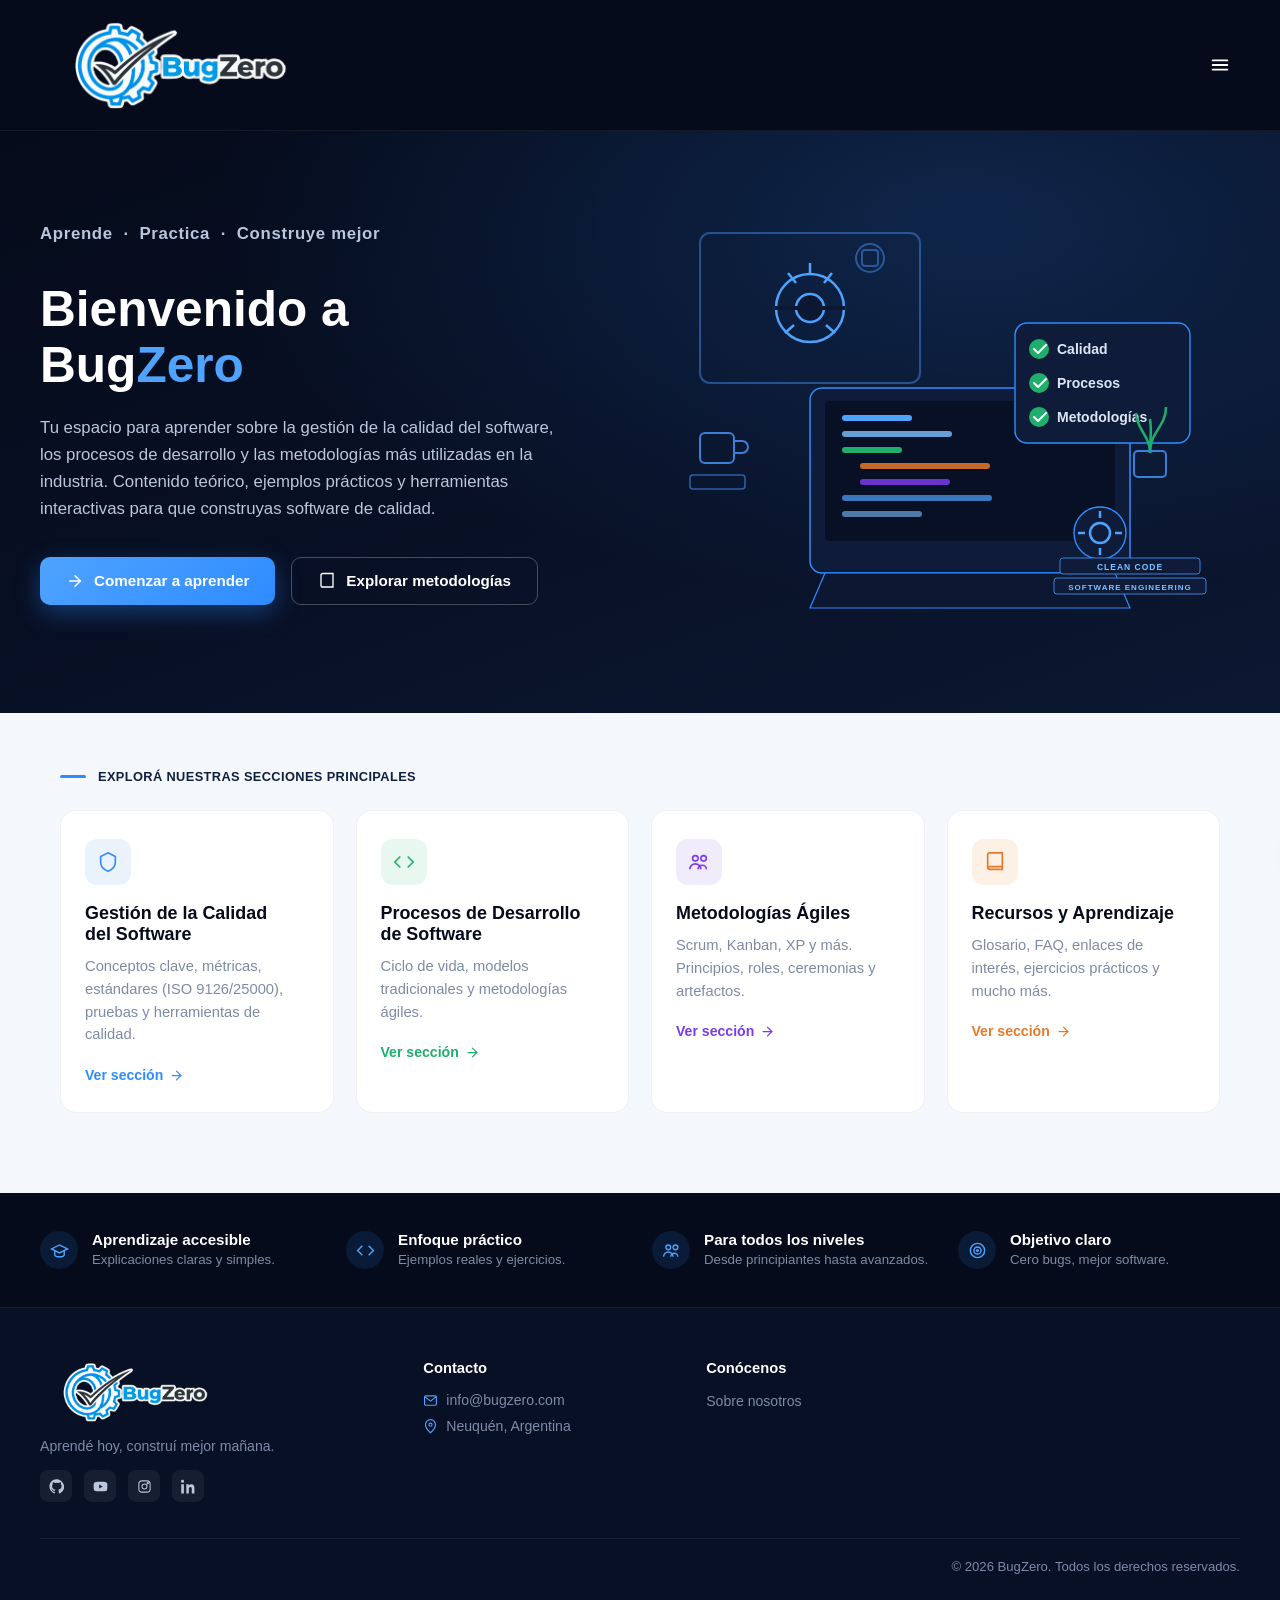
==== BugZero/index.html @ b615ed0d "agregue el link de incio en la parte de metodologias agiles" ====
<!DOCTYPE html>
<html lang="es">
<head>
<meta charset="UTF-8">
<meta name="viewport" content="width=device-width, initial-scale=1.0">
<title>BugZero — Aprende, practica, construye mejor</title>
<link rel="stylesheet" href="style.css">
<link rel="stylesheet" href="menu.css">
</head>
<body>

<!-- NAVBAR -->
<header class="navbar">
  <a href="#inicio" class="brand" aria-label="BugZero, ir al inicio">
    <img class="brand-logo" src="img/Logotipo%20BugZero%20con%20borde%20blanco%20%282%29.png" alt="Logo de BugZero">
  </a>
  <button class="menu-toggle" id="menuToggle" type="button" aria-label="Abrir menú" aria-expanded="false" aria-controls="sideMenu">
    <svg viewBox="0 0 24 24" fill="none" stroke="currentColor" stroke-width="2" stroke-linecap="round"><line x1="4" y1="7" x2="20" y2="7"/><line x1="4" y1="12" x2="20" y2="12"/><line x1="4" y1="17" x2="20" y2="17"/></svg>
  </button>
</header>

<!-- SIDE MENU -->
<div class="overlay" id="overlay" aria-hidden="true"></div>
<aside class="side-menu" id="sideMenu" aria-label="Menú principal" aria-hidden="true">
  <div class="side-menu-header">
    <a href="#inicio" class="brand" style="font-size:1.2rem;">
      <img class="brand-logo" src="img/Logotipo%20BugZero%20con%20borde%20blanco%20%282%29.png" alt="Logo de BugZero">
    </a>
    <button class="side-menu-close" id="menuClose" type="button" aria-label="Cerrar menú">
      <svg viewBox="0 0 24 24" fill="none" stroke="currentColor" stroke-width="2" stroke-linecap="round"><line x1="18" y1="6" x2="6" y2="18"/><line x1="6" y1="6" x2="18" y2="18"/></svg>
    </button>
  </div>
  <nav aria-label="Secciones del sitio">
    <a href="#inicio" class="side-link active">
      <span class="left"><svg viewBox="0 0 24 24" fill="none" stroke="currentColor" stroke-width="1.8"><path d="M3 11l9-8 9 8"/><path d="M5 10v10h14V10"/></svg>Inicio</span>
    </a>
    <a href="#calidad" class="side-link">
      <span class="left"><svg viewBox="0 0 24 24" fill="none" stroke="currentColor" stroke-width="1.8"><path d="M12 2l8 4v6c0 5-3.5 8.5-8 10-4.5-1.5-8-5-8-10V6l8-4z"/></svg>Calidad</span>
      <svg viewBox="0 0 24 24" fill="none" stroke="currentColor" stroke-width="2"><polyline points="9 6 15 12 9 18"/></svg>
    </a>
    <a href="#desarrollo" class="side-link">
      <span class="left"><svg viewBox="0 0 24 24" fill="none" stroke="currentColor" stroke-width="1.8"><polyline points="8 6 2 12 8 18"/><polyline points="16 6 22 12 16 18"/></svg>Desarrollo</span>
      <svg viewBox="0 0 24 24" fill="none" stroke="currentColor" stroke-width="2"><polyline points="9 6 15 12 9 18"/></svg>
    </a>
    <div class="side-nav-group" id="methodologyNav">
      <button class="side-link methodology-trigger" id="methodologyToggle" type="button" aria-expanded="false" aria-controls="methodologySubmenu">
        <span class="left"><svg viewBox="0 0 24 24" fill="none" stroke="currentColor" stroke-width="1.8"><circle cx="8" cy="8" r="3"/><circle cx="17" cy="8" r="3"/><path d="M2 20c0-3.3 2.7-6 6-6s6 2.7 6 6M11 20c0-2.5 2-4.5 4.5-4.5s4.5 2 4.5 4.5"/></svg>Metodologías</span>
          <svg viewBox="0 0 24 24" fill="none" stroke="currentColor" stroke-width="2"><polyline points="9 6 15 12 9 18"/></svg>
      </button>
      <div class="side-submenu" id="methodologySubmenu" hidden>
        <a class="side-sub-link" href="modelosTradicionales.html">Metodologías tradicionales</a>
        <a class="side-sub-link" href="metodologia.html">Metodologías ágiles</a>
      </div>
    </div>
    <a href="#recursos" class="side-link">
      <span class="left"><svg viewBox="0 0 24 24" fill="none" stroke="currentColor" stroke-width="1.8"><path d="M4 4.5A2.5 2.5 0 0 1 6.5 2H20v18H6.5A2.5 2.5 0 0 1 4 17.5v-13z"/><path d="M20 17H6.5A2.5 2.5 0 0 0, 4 19.5"/></svg>Recursos</span>
    </a>
    <a href="nosotros.html" class="side-link">
      <span class="left"><svg viewBox="0 0 24 24" fill="none" stroke="currentColor" stroke-width="1.8"><circle cx="9" cy="8" r="3.2"/><path d="M2.5 20c0-3.5 2.9-6.3 6.5-6.3S15.5 16.5 15.5 20"/><circle cx="17.5" cy="9" r="2.6"/><path d="M14.7 13.8c2.6.3 4.7 2.6 4.8 5.5"/></svg>Nosotros</span>
      <svg viewBox="0 0 24 24" fill="none" stroke="currentColor" stroke-width="2"><polyline points="9 6 15 12 9 18"/></svg>
    </a>
    <a href="contacto.html" class="side-link">
      <span class="left"><svg viewBox="0 0 24 24" fill="none" stroke="currentColor" stroke-width="1.8"><rect x="2.5" y="4.5" width="19" height="15" rx="2"/><path d="M3 6l9 7 9-7"/></svg>Contacto</span>
      <svg viewBox="0 0 24 24" fill="none" stroke="currentColor" stroke-width="2"><polyline points="9 6 15 12 9 18"/></svg>
    </a>
  </nav>
  <div class="side-divider"></div>
  <button class="side-cta">
    <svg viewBox="0 0 24 24" fill="none" stroke="currentColor" stroke-width="1.8" width="18" height="18"><circle cx="8" cy="8" r="3"/><circle cx="17" cy="8" r="3"/><path d="M2 20c0-3.3 2.7-6 6-6s6 2.7 6 6M11 20c0-2.5 2-4.5 4.5-4.5s4.5 2 4.5 4.5"/></svg>
    Comparar metodologías
  </button>
</aside>

<!-- HERO -->
<section class="hero" id="inicio">
  <div class="hero-inner">
    <div>
      <p class="eyebrow">Aprende &nbsp;·&nbsp; Practica &nbsp;·&nbsp; Construye mejor</p>
      <h1>Bienvenido a<br>Bug<span class="zero">Zero</span></h1>
      <p>Tu espacio para aprender sobre la gestión de la calidad del software, los procesos de desarrollo y las metodologías más utilizadas en la industria. Contenido teórico, ejemplos prácticos y herramientas interactivas para que construyas software de calidad.</p>
      <div class="hero-actions">
        <a href="#recursos" class="btn btn-primary">
          <svg viewBox="0 0 24 24" width="18" height="18" fill="none" stroke="currentColor" stroke-width="2" stroke-linecap="round"><line x1="5" y1="12" x2="19" y2="12"/><polyline points="12 5 19 12 12 19"/></svg>
          Comenzar a aprender
        </a>
        <a href="#metodologias" class="btn btn-outline">
          <svg viewBox="0 0 24 24" width="18" height="18" fill="none" stroke="currentColor" stroke-width="1.8"><path d="M4 4.5A2.5 2.5 0 0 1 6.5 2H20v18H6.5A2.5 2.5 0 0 1 4 17.5v-13z"/></svg>
          Explorar metodologías
        </a>
      </div>
    </div>
    <div class="hero-art">
      <svg viewBox="0 0 560 420" xmlns="http://www.w3.org/2000/svg">
        <!-- monitor with bug -->
        <rect x="30" y="30" width="220" height="150" rx="10" fill="none" stroke="#3d7ed6" stroke-width="2" opacity=".55"/>
        <circle cx="140" cy="105" r="34" fill="none" stroke="#4fa3ff" stroke-width="2.5"/>
        <line x1="140" y1="60" x2="140" y2="72" stroke="#4fa3ff" stroke-width="2.5"/>
        <line x1="118" y1="70" x2="126" y2="80" stroke="#4fa3ff" stroke-width="2.5"/>
        <line x1="162" y1="70" x2="154" y2="80" stroke="#4fa3ff" stroke-width="2.5"/>
        <line x1="106" y1="105" x2="118" y2="105" stroke="#4fa3ff" stroke-width="2.5"/>
        <line x1="162" y1="105" x2="174" y2="105" stroke="#4fa3ff" stroke-width="2.5"/>
        <line x1="115" y1="130" x2="124" y2="122" stroke="#4fa3ff" stroke-width="2.5"/>
        <line x1="165" y1="130" x2="156" y2="122" stroke="#4fa3ff" stroke-width="2.5"/>
        <circle cx="140" cy="105" r="14" fill="#0c1832" stroke="#4fa3ff" stroke-width="2.5"/>
        <line x1="105" y1="105" x2="175" y2="105" stroke="#0c1832" stroke-width="4"/>
        <circle cx="200" cy="55" r="14" fill="none" stroke="#3d7ed6" stroke-width="2" opacity=".6"/>
        <rect x="192" y="47" width="16" height="16" rx="3" fill="none" stroke="#3d7ed6" stroke-width="2" opacity=".6"/>

        <!-- laptop -->
        <g>
          <rect x="140" y="185" width="320" height="185" rx="12" fill="#0e1c3a" stroke="#2f8cff" stroke-width="1.5"/>
          <rect x="155" y="198" width="290" height="140" rx="4" fill="#081025"/>
          <!-- code lines -->
          <rect x="172" y="212" width="70" height="6" rx="3" fill="#4fa3ff"/>
          <rect x="172" y="228" width="110" height="6" rx="3" fill="#7ec1ff" opacity=".8"/>
          <rect x="172" y="244" width="60" height="6" rx="3" fill="#1fae6b"/>
          <rect x="190" y="260" width="130" height="6" rx="3" fill="#e8792a" opacity=".85"/>
          <rect x="190" y="276" width="90" height="6" rx="3" fill="#7c3aed" opacity=".85"/>
          <rect x="172" y="292" width="150" height="6" rx="3" fill="#4fa3ff" opacity=".7"/>
          <rect x="172" y="308" width="80" height="6" rx="3" fill="#7ec1ff" opacity=".6"/>
          <path d="M155 370 L140 405 L460 405 L445 370 Z" fill="#0c1832" stroke="#2f8cff" stroke-width="1.2"/>
        </g>

        <!-- checklist card -->
        <g transform="translate(345,120)">
          <rect x="0" y="0" width="175" height="120" rx="12" fill="#0e1c3a" stroke="#2f8cff" stroke-width="1.4"/>
          <circle cx="24" cy="26" r="10" fill="#1fae6b"/>
          <path d="M19 26l4 4 8-8" stroke="#fff" stroke-width="2" fill="none" stroke-linecap="round" stroke-linejoin="round"/>
          <text x="42" y="31" fill="#dce6f5" font-family="Inter, sans-serif" font-size="14" font-weight="600">Calidad</text>
          <circle cx="24" cy="60" r="10" fill="#1fae6b"/>
          <path d="M19 60l4 4 8-8" stroke="#fff" stroke-width="2" fill="none" stroke-linecap="round" stroke-linejoin="round"/>
          <text x="42" y="65" fill="#dce6f5" font-family="Inter, sans-serif" font-size="14" font-weight="600">Procesos</text>
          <circle cx="24" cy="94" r="10" fill="#1fae6b"/>
          <path d="M19 94l4 4 8-8" stroke="#fff" stroke-width="2" fill="none" stroke-linecap="round" stroke-linejoin="round"/>
          <text x="42" y="99" fill="#dce6f5" font-family="Inter, sans-serif" font-size="14" font-weight="600">Metodologías</text>
        </g>

        <!-- gear -->
        <g transform="translate(400,300)">
          <circle cx="30" cy="30" r="26" fill="#0e1c3a" stroke="#2f8cff" stroke-width="1.4"/>
          <circle cx="30" cy="30" r="10" fill="none" stroke="#4fa3ff" stroke-width="2.5"/>
          <g stroke="#4fa3ff" stroke-width="2.5">
            <line x1="30" y1="8" x2="30" y2="15"/>
            <line x1="30" y1="45" x2="30" y2="52"/>
            <line x1="8" y1="30" x2="15" y2="30"/>
            <line x1="45" y1="30" x2="52" y2="30"/>
          </g>
        </g>

        <!-- books stack -->
        <g transform="translate(390,355)">
          <rect x="0" y="0" width="140" height="16" rx="3" fill="#0e1c3a" stroke="#3d7ed6" stroke-width="1"/>
          <text x="70" y="12" text-anchor="middle" fill="#7ec1ff" font-family="Inter, sans-serif" font-size="8.5" letter-spacing="1" font-weight="700">CLEAN CODE</text>
          <rect x="-6" y="20" width="152" height="16" rx="3" fill="#0e1c3a" stroke="#3d7ed6" stroke-width="1"/>
          <text x="70" y="32" text-anchor="middle" fill="#7ec1ff" font-family="Inter, sans-serif" font-size="8" letter-spacing="1" font-weight="700">SOFTWARE ENGINEERING</text>
        </g>

        <!-- coffee mug -->
        <g transform="translate(30,230)">
          <rect x="0" y="0" width="34" height="30" rx="5" fill="none" stroke="#3d7ed6" stroke-width="2"/>
          <path d="M34 8h8a6 6 0 0 1 0 12h-8" fill="none" stroke="#3d7ed6" stroke-width="2"/>
        </g>
        <rect x="20" y="272" width="55" height="14" rx="3" fill="none" stroke="#3d7ed6" stroke-width="1.6" opacity=".7"/>

        <!-- plant -->
        <g transform="translate(470,190)">
          <path d="M10 60c0-18 -14-24-14-40" fill="none" stroke="#1fae6b" stroke-width="2.5"/>
          <path d="M10 60c0-22 16-26 16-46" fill="none" stroke="#1fae6b" stroke-width="2.5"/>
          <path d="M10 60c0-14 2-20 0-34" fill="none" stroke="#1fae6b" stroke-width="2.5"/>
          <rect x="-6" y="58" width="32" height="26" rx="4" fill="none" stroke="#3d7ed6" stroke-width="2"/>
        </g>
      </svg>
    </div>
  </div>
</section>

<!-- SECTION LABEL -->
<div class="section-label">
  <span class="bar"></span>
  <span>EXPLORÁ NUESTRAS SECCIONES PRINCIPALES</span>
</div>

<!-- CARDS -->
<section class="cards-grid">
  <article class="card quality" id="calidad">
    <div class="card-icon">
      <svg viewBox="0 0 24 24" fill="none" stroke="currentColor" stroke-width="1.8"><path d="M12 2l8 4v6c0 5-3.5 8.5-8 10-4.5-1.5-8-5-8-10V6l8-4z"/></svg>
    </div>
    <h3>Gestión de la Calidad<br>del Software</h3>
    <p>Conceptos clave, métricas, estándares (ISO 9126/25000), pruebas y herramientas de calidad.</p>
    <a href="#calidad" class="card-link">Ver sección
      <svg viewBox="0 0 24 24" fill="none" stroke="currentColor" stroke-width="2" stroke-linecap="round"><line x1="5" y1="12" x2="19" y2="12"/><polyline points="12 5 19 12 12 19"/></svg>
    </a>
  </article>

  <article class="card dev" id="desarrollo">
    <div class="card-icon">
      <svg viewBox="0 0 24 24" fill="none" stroke="currentColor" stroke-width="1.8"><polyline points="8 6 2 12 8 18"/><polyline points="16 6 22 12 16 18"/></svg>
    </div>
    <h3>Procesos de Desarrollo<br>de Software</h3>
    <p>Ciclo de vida, modelos tradicionales y metodologías ágiles.</p>
    <a href="#desarrollo" class="card-link">Ver sección
      <svg viewBox="0 0 24 24" fill="none" stroke="currentColor" stroke-width="2" stroke-linecap="round"><line x1="5" y1="12" x2="19" y2="12"/><polyline points="12 5 19 12 12 19"/></svg>
    </a>
  </article>

  <article class="card method" id="metodologias">
    <div class="card-icon">
      <svg viewBox="0 0 24 24" fill="none" stroke="currentColor" stroke-width="1.8"><circle cx="8" cy="8" r="3"/><circle cx="17" cy="8" r="3"/><path d="M2 20c0-3.3 2.7-6 6-6s6 2.7 6 6M11 20c0-2.5 2-4.5 4.5-4.5s4.5 2 4.5 4.5"/></svg>
    </div>
    <h3>Metodologías Ágiles</h3>
    <p>Scrum, Kanban, XP y más. Principios, roles, ceremonias y artefactos.</p>
    <a href="metodologia.html" class="card-link">Ver sección
      <svg viewBox="0 0 24 24" fill="none" stroke="currentColor" stroke-width="2" stroke-linecap="round"><line x1="5" y1="12" x2="19" y2="12"/><polyline points="12 5 19 12 12 19"/></svg>
    </a>
  </article>

  <article class="card res" id="recursos">
    <div class="card-icon">
      <svg viewBox="0 0 24 24" fill="none" stroke="currentColor" stroke-width="1.8"><path d="M4 4.5A2.5 2.5 0 0 1 6.5 2H20v18H6.5A2.5 2.5 0 0 1 4 17.5v-13z"/><path d="M20 17H6.5A2.5 2.5 0 0 0 4 19.5"/></svg>
    </div>
    <h3>Recursos y Aprendizaje</h3>
    <p>Glosario, FAQ, enlaces de interés, ejercicios prácticos y mucho más.</p>
    <a href="#recursos" class="card-link">Ver sección
      <svg viewBox="0 0 24 24" fill="none" stroke="currentColor" stroke-width="2" stroke-linecap="round"><line x1="5" y1="12" x2="19" y2="12"/><polyline points="12 5 19 12 12 19"/></svg>
    </a>
  </article>
</section>

<!-- FEATURES BAR -->
<section class="features">
  <div class="features-inner">
    <div class="feature">
      <span class="icon"><svg viewBox="0 0 24 24" fill="none" stroke="currentColor" stroke-width="1.8"><path d="M22 10L12 5 2 10l10 5 10-5z"/><path d="M6 12v5c0 1.5 2.5 3 6 3s6-1.5 6-3v-5"/></svg></span>
      <div><h4>Aprendizaje accesible</h4><p>Explicaciones claras y simples.</p></div>
    </div>
    <div class="feature">
      <span class="icon"><svg viewBox="0 0 24 24" fill="none" stroke="currentColor" stroke-width="1.8"><polyline points="8 6 2 12 8 18"/><polyline points="16 6 22 12 16 18"/></svg></span>
      <div><h4>Enfoque práctico</h4><p>Ejemplos reales y ejercicios.</p></div>
    </div>
    <div class="feature">
      <span class="icon"><svg viewBox="0 0 24 24" fill="none" stroke="currentColor" stroke-width="1.8"><circle cx="8" cy="8" r="3"/><circle cx="17" cy="8" r="3"/><path d="M2 20c0-3.3 2.7-6 6-6s6 2.7 6 6M11 20c0-2.5 2-4.5 4.5-4.5s4.5 2 4.5 4.5"/></svg></span>
      <div><h4>Para todos los niveles</h4><p>Desde principiantes hasta avanzados.</p></div>
    </div>
    <div class="feature">
      <span class="icon"><svg viewBox="0 0 24 24" fill="none" stroke="currentColor" stroke-width="1.8"><circle cx="12" cy="12" r="9"/><circle cx="12" cy="12" r="4.5"/><circle cx="12" cy="12" r="1"/></svg></span>
      <div><h4>Objetivo claro</h4><p>Cero bugs, mejor software.</p></div>
    </div>
  </div>
</section>

<!-- FOOTER -->
<footer id="nosotros">
  <div class="footer-inner">
    <div class="footer-brand" id="contacto">
      <a href="#inicio" class="brand" style="font-size:1.25rem;">
        <img class="brand-logo" src="img/Logotipo%20BugZero%20con%20borde%20blanco%20%282%29.png" alt="Logo de BugZero">
      </a>
      <p>Aprendé hoy, construí mejor mañana.</p>
      <div class="social">
        <a href="#" aria-label="GitHub"><svg viewBox="0 0 24 24" fill="currentColor"><path d="M12 .5C5.7.5.7 5.6.7 12c0 5.1 3.3 9.4 7.9 11 .6.1.8-.3.8-.6v-2.1c-3.2.7-3.9-1.5-3.9-1.5-.5-1.3-1.3-1.7-1.3-1.7-1-.7.1-.7.1-.7 1.2.1 1.8 1.2 1.8 1.2 1 1.8 2.8 1.3 3.4 1 .1-.8.4-1.3.7-1.6-2.6-.3-5.3-1.3-5.3-5.7 0-1.3.4-2.3 1.2-3.1-.1-.3-.5-1.5.1-3.1 0 0 1-.3 3.3 1.2a11.4 11.4 0 0 1 6 0c2.3-1.5 3.3-1.2 3.3-1.2.6 1.6.2 2.8.1 3.1.7.8 1.2 1.8 1.2 3.1 0 4.4-2.7 5.4-5.3 5.7.4.4.8 1.1.8 2.2v3.3c0 .3.2.7.8.6 4.6-1.6 7.9-5.9 7.9-11C23.3 5.6 18.3.5 12 .5z"/></svg></a>
        <a href="#" aria-label="YouTube"><svg viewBox="0 0 24 24" fill="currentColor"><path d="M23 12s0-3.5-.4-5.1c-.3-.9-1-1.6-1.9-1.9C19 4.5 12 4.5 12 4.5s-7 0-8.7.5c-.9.3-1.6 1-1.9 1.9C1 8.5 1 12 1 12s0 3.5.4 5.1c.3.9 1 1.6 1.9 1.9 1.7.5 8.7.5 8.7.5s7 0 8.7-.5c.9-.3 1.6-1 1.9-1.9.4-1.6.4-5.1.4-5.1zM9.8 15.3V8.7l5.8 3.3-5.8 3.3z"/></svg></a>
        <a href="#" aria-label="Instagram"><svg viewBox="0 0 24 24" fill="none" stroke="currentColor" stroke-width="1.7"><rect x="3" y="3" width="18" height="18" rx="5"/><circle cx="12" cy="12" r="4"/><circle cx="17.2" cy="6.8" r="1"/></svg></a>
        <a href="#" aria-label="LinkedIn"><svg viewBox="0 0 24 24" fill="currentColor"><path d="M4.98 3.5C4.98 4.9 3.9 6 2.5 6S0 4.9 0 3.5 1.1 1 2.5 1s2.48 1.1 2.48 2.5zM.4 8.3H4.6V23H.4V8.3zM8.5 8.3h4v2h.06c.56-1 1.9-2.1 3.9-2.1 4.2 0 5 2.8 5 6.3V23h-4.2v-6.6c0-1.6 0-3.6-2.2-3.6-2.2 0-2.5 1.7-2.5 3.5V23H8.5V8.3z"/></svg></a>
      </div>
    </div>
    <div class="footer-col">
      <h5>Contacto</h5>
      <ul class="footer-contact">
        <li><svg viewBox="0 0 24 24" fill="none" stroke="currentColor" stroke-width="1.8"><rect x="2.5" y="4.5" width="19" height="15" rx="2"/><path d="M3 6l9 7 9-7"/></svg> info@bugzero.com</li>
        <li><svg viewBox="0 0 24 24" fill="none" stroke="currentColor" stroke-width="1.8"><path d="M12 22s-8-7.2-8-13a8 8 0 0 1 16 0c0 5.8-8 13-8 13z"/><circle cx="12" cy="9" r="2.5"/></svg> Neuquén, Argentina</li>
      </ul>
    </div>
    <div class="footer-col">
      <h5>Conócenos</h5>
      <ul>
        <li><a href="nosotros.html">Sobre nosotros</a></li>
      </ul>
    </div>
  </div>
  <div class="footer-bottom">© 2026 BugZero. Todos los derechos reservados.</div>
</footer>

<script src="script.js"></script>
---- BugZero/style.css ----
:root{
    --navy-950:#050b1a;
    --navy-900:#081025;
    --navy-800:#0c1832;
    --navy-700:#10203f;
    --blue-500:#2f8cff;
    --blue-400:#4fa3ff;
    --blue-300:#7ec1ff;
    --ink-100:#eef3fb;
    --ink-300:#b9c6dc;
    --ink-500:#7d8ba6;
    --card-quality-bg:#eaf3fb;
    --card-quality-icon:#2f8cff;
    --card-dev-bg:#e8f8f0;
    --card-dev-icon:#1fae6b;
    --card-method-bg:#f1ecfc;
    --card-method-icon:#7c3aed;
    --card-res-bg:#fdf1e6;
    --card-res-icon:#e8792a;
    --radius-lg:16px;
    --radius-md:10px;
    --font-body:"Inter", -apple-system, BlinkMacSystemFont, "Segoe UI", sans-serif;
  }

  *{box-sizing:border-box;}
  html{scroll-behavior:smooth;}
  body{
    margin:0;
    font-family:var(--font-body);
    background:#f4f7fb;
    color:var(--navy-900);
    -webkit-font-smoothing:antialiased;
  }
  a{text-decoration:none;color:inherit;}
  button{font-family:inherit;cursor:pointer;}
  ul{list-style:none;margin:0;padding:0;}

  /* ---------- NAVBAR ---------- */
  .navbar{
    position:sticky;top:0;z-index:40;
    display:flex;align-items:center;justify-content:space-between;
    padding:18px 40px;
    background:var(--navy-950);
    border-bottom:1px solid rgba(255,255,255,.06);
  }
  .brand{display:flex;align-items:center;color:#fff;}
  .brand-logo{
    display:block;
    width:280px;
    height:94px;
    flex:0 0 auto;
    object-fit:contain;
    object-position:center;
  }
  .side-menu .brand-logo{width:190px;height:64px;}
  .menu-toggle{
    background:none;border:none;color:#fff;
    width:40px;height:40px;border-radius:8px;
    display:flex;align-items:center;justify-content:center;
    transition:background .15s ease;
  }
  .menu-toggle:hover{background:rgba(255,255,255,.08);}
  .menu-toggle svg{width:22px;height:22px;}

  /* ---------- HERO ---------- */
  .hero{
    position:relative;
    background:
      radial-gradient(ellipse at 75% 15%, rgba(47,140,255,.18), transparent 55%),
      linear-gradient(160deg, var(--navy-950) 0%, var(--navy-900) 55%, var(--navy-800) 100%);
    padding:72px 40px 90px;
    overflow:hidden;
  }
  .hero-inner{
    max-width:1240px;margin:0 auto;
    display:grid;grid-template-columns:1fr 1fr;gap:40px;align-items:center;
  }
  .eyebrow{
    color:var(--blue-400);
    font-size:.8rem;
    font-weight:600;
    letter-spacing:.04em;
    margin-bottom:18px;
  }
  .hero h1{
    font-size:3.1rem;
    line-height:1.12;
    font-weight:800;
    color:#fff;
    margin:0 0 22px;
  }
  .hero h1 .zero{color:var(--blue-400);}
  .hero p{
    color:var(--ink-300);
    font-size:1.05rem;
    line-height:1.6;
    max-width:520px;
    margin:0 0 34px;
  }
  .hero-actions{display:flex;gap:16px;flex-wrap:wrap;}
  .btn{
    display:inline-flex;align-items:center;gap:10px;
    padding:14px 26px;border-radius:10px;
    font-weight:600;font-size:.95rem;
    border:none;transition:transform .15s ease, box-shadow .15s ease, background .15s ease;
  }
  .btn:active{transform:translateY(1px);}
  .btn-primary{
    background:linear-gradient(135deg, var(--blue-400), var(--blue-500));
    color:#fff;
    box-shadow:0 8px 24px rgba(47,140,255,.35);
  }
  .btn-primary:hover{box-shadow:0 10px 30px rgba(47,140,255,.5);}
  .btn-outline{
    background:transparent;
    color:#fff;
    border:1px solid rgba(255,255,255,.25);
  }
  .btn-outline:hover{background:rgba(255,255,255,.06);border-color:rgba(255,255,255,.4);}

  /* ---------- ILLUSTRATION ---------- */
  .hero-art{position:relative;display:flex;justify-content:center;align-items:center;min-height:380px;}
  .hero-art svg{width:100%;max-width:560px;height:auto;overflow:visible;}

  /* ---------- SIDE MENU ---------- */
  .side-menu{
    position:fixed;top:0;right:0;height:100%;width:320px;
    background:var(--navy-950);
    border-left:1px solid rgba(255,255,255,.08);
    z-index:100;
    transform:translateX(100%);
    transition:transform .35s cubic-bezier(.4,0,.2,1);
    display:flex;flex-direction:column;
    padding:20px 20px 28px;
  }
  .side-menu.open{transform:translateX(0);}
  .side-menu-header{
    display:flex;align-items:center;justify-content:space-between;
    padding:6px 6px 22px;
    border-bottom:1px solid rgba(255,255,255,.08);
    margin-bottom:12px;
  }
  .side-menu-close{
    background:none;border:none;color:#fff;
    width:34px;height:34px;border-radius:8px;
    display:flex;align-items:center;justify-content:center;
  }
  .side-menu-close:hover{background:rgba(255,255,255,.08);}
  .side-menu nav{display:flex;flex-direction:column;gap:4px;}
  .side-nav-group{display:flex;flex-direction:column;}
  .side-link{
    display:flex;align-items:center;justify-content:space-between;gap:12px;
    padding:13px 14px;border-radius:10px;
    color:var(--ink-100);font-weight:600;font-size:.98rem;
    transition:background .15s ease;
  }
  .side-link .left{display:flex;align-items:center;gap:12px;}
  .side-link svg{width:19px;height:19px;flex-shrink:0;color:var(--blue-400);}
  .side-link:hover{background:rgba(255,255,255,.06);}
  .side-link.active{background:var(--blue-500);color:#fff;}
  .side-link.active svg{color:#fff;}
  .side-link.methodology-trigger{
    width:100%;border:0;background:transparent;font:inherit;text-align:left;cursor:pointer;
  }
  .side-link.methodology-trigger svg:last-child{transition:transform .2s ease;}
  .side-link.methodology-trigger[aria-expanded="true"] svg:last-child{transform:rotate(90deg);}
  .side-submenu{display:flex;flex-direction:column;gap:4px;padding:4px 0 8px 28px;}
  .side-submenu[hidden]{display:none;}
  .side-sub-link{
    display:block;padding:9px 12px;border-left:1px solid rgba(79,163,255,.35);
    border-radius:0 8px 8px 0;color:var(--ink-300);font-size:.92rem;
    transition:background .15s ease,color .15s ease;
  }
  .side-sub-link:hover,.side-sub-link:focus-visible{background:rgba(255,255,255,.06);color:#fff;}
  .side-divider{height:1px;background:rgba(255,255,255,.08);margin:16px 6px;}
  .side-cta{
    margin-top:auto;
    display:flex;align-items:center;justify-content:center;gap:10px;
    background:linear-gradient(135deg, var(--blue-400), var(--blue-500));
    color:#fff;font-weight:700;font-size:.95rem;
    padding:14px;border-radius:10px;border:none;
    box-shadow:0 8px 22px rgba(47,140,255,.35);
  }
  .overlay{
    position:fixed;inset:0;background:rgba(3,7,18,.5);
    z-index:90;opacity:0;pointer-events:none;transition:opacity .3s ease;
  }
  .overlay.show{opacity:1;pointer-events:auto;}

  /* ---------- SECTIONS ---------- */
  .section-label{
    max-width:1240px;margin:0 auto;padding:0 40px;
    display:flex;align-items:center;gap:12px;
    margin-top:56px;margin-bottom:26px;
  }
  .section-label .bar{width:26px;height:3px;background:var(--blue-500);border-radius:2px;}
  .section-label span{
    font-size:.8rem;font-weight:700;letter-spacing:.03em;color:var(--navy-700);
  }

  .cards-grid{
    max-width:1240px;margin:0 auto;padding:0 40px 20px;
    display:grid;grid-template-columns:repeat(4,1fr);gap:22px;
  }
  .card{
    border-radius:var(--radius-lg);
    padding:28px 24px;
    background:#fff;
    border:1px solid rgba(10,20,40,.06);
    transition:transform .18s ease, box-shadow .18s ease;
  }
  .card:hover{transform:translateY(-4px);box-shadow:0 16px 32px rgba(10,20,40,.08);}
  .card-icon{
    width:46px;height:46px;border-radius:12px;
    display:flex;align-items:center;justify-content:center;
    margin-bottom:18px;
  }
  .card-icon svg{width:22px;height:22px;}
  .card h3{margin:0 0 10px;font-size:1.12rem;font-weight:700;color:var(--navy-950);}
  .card p{margin:0 0 20px;color:var(--ink-500);font-size:.92rem;line-height:1.55;}
  .card-link{
    display:inline-flex;align-items:center;gap:6px;
    font-weight:700;font-size:.88rem;
  }
  .card-link svg{width:15px;height:15px;transition:transform .15s ease;}
  .card:hover .card-link svg{transform:translateX(3px);}

  .card.quality .card-icon{background:var(--card-quality-bg);color:var(--card-quality-icon);}
  .card.quality .card-link{color:var(--card-quality-icon);}
  .card.dev .card-icon{background:var(--card-dev-bg);color:var(--card-dev-icon);}
  .card.dev .card-link{color:var(--card-dev-icon);}
  .card.method .card-icon{background:var(--card-method-bg);color:var(--card-method-icon);}
  .card.method .card-link{color:var(--card-method-icon);}
  .card.res .card-icon{background:var(--card-res-bg);color:var(--card-res-icon);}
  .card.res .card-link{color:var(--card-res-icon);}

  /* ---------- FEATURES BAR ---------- */
  .features{
    background:var(--navy-950);
    margin-top:60px;
    padding:38px 40px;
  }
  .features-inner{
    max-width:1240px;margin:0 auto;
    display:grid;grid-template-columns:repeat(4,1fr);gap:24px;
  }
  .feature{display:flex;align-items:flex-start;gap:14px;}
  .feature .icon{
    width:38px;height:38px;border-radius:50%;
    background:rgba(47,140,255,.12);
    display:flex;align-items:center;justify-content:center;flex-shrink:0;
    color:var(--blue-400);
  }
  .feature .icon svg{width:19px;height:19px;}
  .feature h4{margin:0 0 4px;color:#fff;font-size:.95rem;font-weight:700;}
  .feature p{margin:0;color:var(--ink-500);font-size:.83rem;}

  /* ---------- FOOTER ---------- */
  footer{
    background:var(--navy-900);
    padding:52px 40px 26px;
    border-top:1px solid rgba(255,255,255,.06);
  }
  .footer-inner{
    max-width:1240px;margin:0 auto;
    display:grid;grid-template-columns:1.4fr 1fr 1fr 1fr;gap:32px;
  }
  .footer-brand p{color:var(--ink-500);font-size:.88rem;margin:14px 0 0;max-width:240px;}
  .footer-brand .brand-logo{width:190px;height:64px;}
  .footer-col h5{color:#fff;font-size:.92rem;font-weight:700;margin:0 0 16px;}
  .footer-col ul li{margin-bottom:10px;}
  .footer-col a{color:var(--ink-500);font-size:.88rem;transition:color .15s ease;}
  .footer-col a:hover{color:var(--blue-400);}
  .footer-contact li{display:flex;align-items:center;gap:8px;color:var(--ink-500);font-size:.88rem;margin-bottom:12px;}
  .footer-contact svg{width:15px;height:15px;color:var(--blue-400);flex-shrink:0;}
  .social{display:flex;gap:12px;margin-top:16px;}
  .social a{
    width:32px;height:32px;border-radius:8px;
    background:rgba(255,255,255,.06);
    display:flex;align-items:center;justify-content:center;color:var(--ink-300);
    transition:background .15s ease, color .15s ease;
  }
  .social a:hover{background:var(--blue-500);color:#fff;}
  .social svg{width:15px;height:15px;}
  .footer-bottom{
    max-width:1240px;margin:36px auto 0;padding-top:20px;
    border-top:1px solid rgba(255,255,255,.06);
    color:var(--ink-500);font-size:.82rem;text-align:right;
  }

  /* ---------- RESPONSIVE ---------- */
  @media (max-width:980px){
    .hero-inner{grid-template-columns:1fr;text-align:left;}
    .hero-art{order:-1;min-height:260px;}
    .cards-grid{grid-template-columns:repeat(2,1fr);}
    .features-inner{grid-template-columns:repeat(2,1fr);}
    .footer-inner{grid-template-columns:repeat(2,1fr);}
  }
  @media (max-width:768px){
    .navbar{padding:16px 20px;}
    .brand-logo{width:230px;height:78px;}
  }
  @media (max-width:560px){
    .hero{padding:44px 20px 60px;}
    .hero h1{font-size:2.2rem;}
    .cards-grid{grid-template-columns:1fr;padding:0 20px 20px;}
    .section-label{padding:0 20px;}
    .features{padding:32px 20px;}
    .features-inner{grid-template-columns:1fr;}
    footer{padding:44px 20px 24px;}
    .footer-inner{grid-template-columns:1fr;gap:28px;}
    .footer-bottom{text-align:left;}
    .side-menu{width:88%;}
  }

  :focus-visible{outline:2px solid var(--blue-400);outline-offset:2px;}
---- BugZero/menu.css ----
.navbar {
  position: sticky;
  top: 0;
  z-index: 40;
  display: flex;
  align-items: center;
  justify-content: space-between;
  padding: 18px 40px;
  background: #050b1a;
  border-bottom: 1px solid rgba(255, 255, 255, .06);
}

.brand {
  display: flex;
  align-items: center;
  color: #fff;
  text-decoration: none;
}

.brand-logo {
  display: block;
  width: 280px;
  height: 94px;
  flex: 0 0 auto;
  object-fit: contain;
  object-position: center;
}

.menu-toggle,
.side-menu-close {
  display: flex;
  align-items: center;
  justify-content: center;
  color: #fff;
  background: none;
  border: 0;
  border-radius: 8px;
  cursor: pointer;
  font-family: inherit;
}

.menu-toggle {
  width: 40px;
  height: 40px;
}

.menu-toggle:hover,
.side-menu-close:hover {
  background: rgba(255, 255, 255, .08);
}

.menu-toggle svg {
  width: 22px;
  height: 22px;
}

.overlay {
  position: fixed;
  inset: 0;
  z-index: 90;
  background: rgba(3, 7, 18, .5);
  opacity: 0;
  pointer-events: none;
  transition: opacity .3s ease;
}

.overlay.show {
  opacity: 1;
  pointer-events: auto;
}

.side-menu {
  position: fixed;
  top: 0;
  right: 0;
  z-index: 100;
  display: flex;
  flex-direction: column;
  width: min(320px, 88vw);
  height: 100%;
  padding: 20px 20px 28px;
  background: #050b1a;
  border-left: 1px solid rgba(255, 255, 255, .08);
  transform: translateX(100%);
  transition: transform .35s cubic-bezier(.4, 0, .2, 1);
}

.side-menu.open {
  transform: translateX(0);
}

.side-menu-header {
  display: flex;
  align-items: center;
  justify-content: space-between;
  padding: 6px 6px 22px;
  margin-bottom: 12px;
  border-bottom: 1px solid rgba(255, 255, 255, .08);
}

.side-menu .brand-logo {
  width: 190px;
  height: 64px;
}

.side-menu-close {
  width: 34px;
  height: 34px;
}

.side-menu-close svg {
  width: 22px;
  height: 22px;
}

.side-menu nav {
  display: flex;
  flex-direction: column;
  gap: 4px;
}

.side-nav-group {
  display: flex;
  flex-direction: column;
}

.side-link {
  display: flex;
  align-items: center;
  justify-content: space-between;
  gap: 12px;
  padding: 13px 14px;
  border-radius: 10px;
  color: #eef3fb;
  font-size: .98rem;
  font-weight: 600;
  text-decoration: none;
  transition: background .15s ease;
}

.side-link .left {
  display: flex;
  align-items: center;
  gap: 12px;
}

.side-link svg {
  width: 19px;
  height: 19px;
  flex-shrink: 0;
  color: #4fa3ff;
}

.side-link:hover {
  background: rgba(255, 255, 255, .06);
}

.side-link.active {
  color: #fff;
  background: #2f8cff;
}

.side-link.active svg {
  color: #fff;
}

.side-link.methodology-trigger {
  width: 100%;
  border: 0;
  background: transparent;
  font: inherit;
  text-align: left;
  cursor: pointer;
}

.side-link.methodology-trigger svg:last-child {
  transition: transform .2s ease;
}

.side-link.methodology-trigger[aria-expanded="true"] svg:last-child {
  transform: rotate(90deg);
}

.side-submenu {
  display: flex;
  flex-direction: column;
  gap: 4px;
  padding: 4px 0 8px 28px;
}

.side-submenu[hidden] {
  display: none;
}

.side-sub-link {
  display: block;
  padding: 9px 12px;
  border-left: 1px solid rgba(79, 163, 255, .35);
  border-radius: 0 8px 8px 0;
  color: #b9c6dc;
  font-size: .92rem;
  text-decoration: none;
  transition: background .15s ease, color .15s ease;
}

.side-sub-link:hover,
.side-sub-link:focus-visible {
  color: #fff;
  background: rgba(255, 255, 255, .06);
}

.side-divider {
  height: 1px;
  margin: 16px 6px;
  background: rgba(255, 255, 255, .08);
}

.side-cta {
  display: flex;
  align-items: center;
  justify-content: center;
  gap: 10px;
  margin-top: auto;
  padding: 14px;
  border: 0;
  border-radius: 10px;
  color: #fff;
  background: linear-gradient(135deg, #4fa3ff, #2f8cff);
  box-shadow: 0 8px 22px rgba(47, 140, 255, .35);
  font-size: .95rem;
  font-weight: 700;
  font-family: inherit;
  cursor: pointer;
  text-decoration: none;
}

body.menu-open {
  overflow: hidden;
}

@media (max-width: 768px) {
  .navbar {
    padding: 16px 20px;
  }

  .brand-logo {
    width: 210px;
    height: 70px;
  }
}

@media (max-width: 480px) {
  .brand-logo {
    width: 170px;
    height: 58px;
  }

  .side-menu .brand-logo {
    width: 160px;
    height: 54px;
  }
}
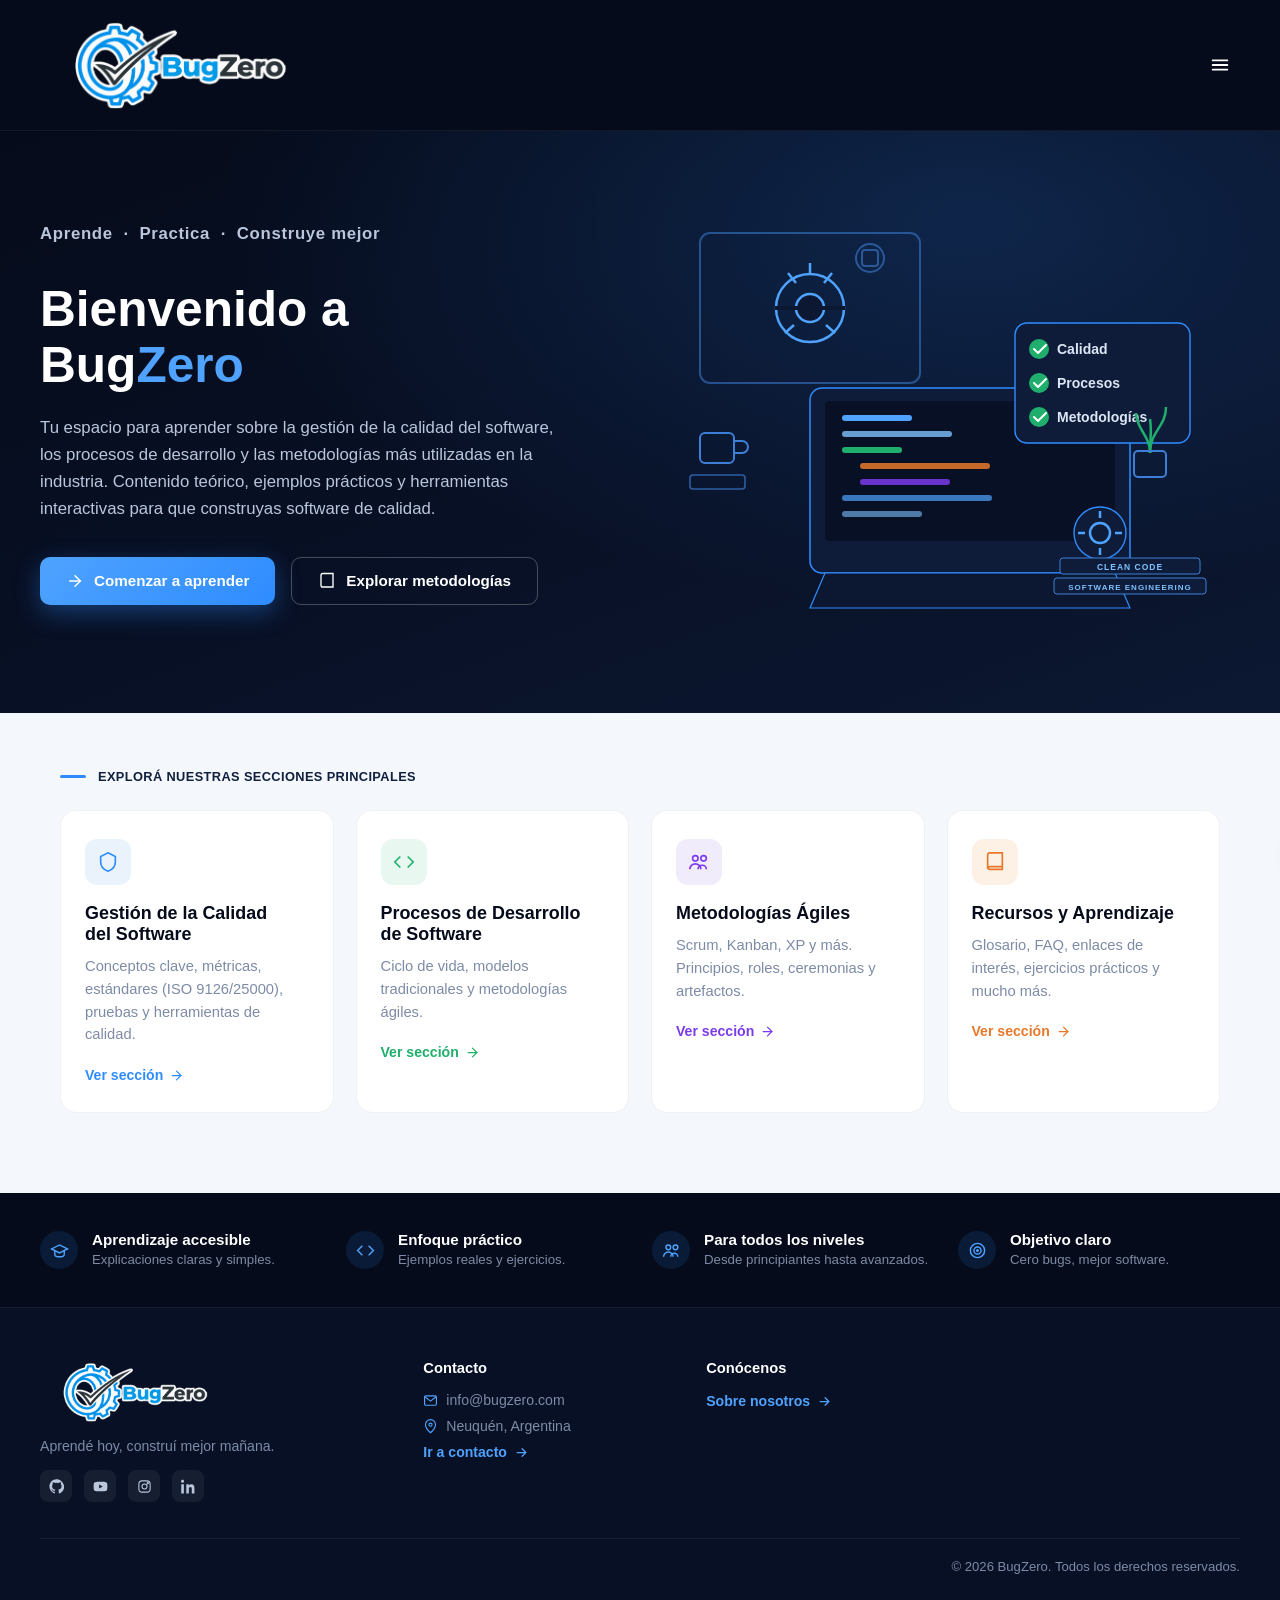
==== commit c38bb573: "agregue y acomode las cosas del menu de hamburguesa y el footer" ====
--- a/BugZero/index.html
+++ b/BugZero/index.html
@@ -253,7 +253,7 @@
 <!-- FOOTER -->
 <footer id="nosotros">
   <div class="footer-inner">
-    <div class="footer-brand" id="contacto">
+    <div class="footer-brand">
       <a href="#inicio" class="brand" style="font-size:1.25rem;">
         <img class="brand-logo" src="img/Logotipo%20BugZero%20con%20borde%20blanco%20%282%29.png" alt="Logo de BugZero">
       </a>
@@ -270,12 +270,13 @@
       <ul class="footer-contact">
         <li><svg viewBox="0 0 24 24" fill="none" stroke="currentColor" stroke-width="1.8"><rect x="2.5" y="4.5" width="19" height="15" rx="2"/><path d="M3 6l9 7 9-7"/></svg> info@bugzero.com</li>
         <li><svg viewBox="0 0 24 24" fill="none" stroke="currentColor" stroke-width="1.8"><path d="M12 22s-8-7.2-8-13a8 8 0 0 1 16 0c0 5.8-8 13-8 13z"/><circle cx="12" cy="9" r="2.5"/></svg> Neuquén, Argentina</li>
+        <li><a class="footer-action-link" href="contacto.html">Ir a contacto<svg viewBox="0 0 24 24" fill="none" stroke="currentColor" stroke-width="2" stroke-linecap="round" aria-hidden="true"><path d="M5 12h14M13 6l6 6-6 6"/></svg></a></li>
       </ul>
     </div>
     <div class="footer-col">
       <h5>Conócenos</h5>
       <ul>
-        <li><a href="nosotros.html">Sobre nosotros</a></li>
+        <li><a class="footer-action-link" href="nosotros.html">Sobre nosotros<svg viewBox="0 0 24 24" fill="none" stroke="currentColor" stroke-width="2" stroke-linecap="round" aria-hidden="true"><path d="M5 12h14M13 6l6 6-6 6"/></svg></a></li>
       </ul>
     </div>
   </div>
--- a/BugZero/style.css
+++ b/BugZero/style.css
@@ -162,8 +162,8 @@
   .side-link.methodology-trigger{
     width:100%;border:0;background:transparent;font:inherit;text-align:left;cursor:pointer;
   }
-  .side-link.methodology-trigger svg:last-child{transition:transform .2s ease;}
-  .side-link.methodology-trigger[aria-expanded="true"] svg:last-child{transform:rotate(90deg);}
+  .side-link.methodology-trigger > svg:last-child{transition:transform .2s ease;}
+  .side-link.methodology-trigger[aria-expanded="true"] > svg:last-child{transform:rotate(90deg);}
   .side-submenu{display:flex;flex-direction:column;gap:4px;padding:4px 0 8px 28px;}
   .side-submenu[hidden]{display:none;}
   .side-sub-link{
@@ -271,6 +271,16 @@
   .footer-col ul li{margin-bottom:10px;}
   .footer-col a{color:var(--ink-500);font-size:.88rem;transition:color .15s ease;}
   .footer-col a:hover{color:var(--blue-400);}
+  .footer-col .footer-action-link{
+    display:inline-flex;align-items:center;gap:7px;
+    color:var(--blue-400);font-weight:600;
+  }
+  .footer-col .footer-action-link:hover{color:var(--blue-300);}
+  .footer-col .footer-action-link svg{
+    width:15px;height:15px;
+    transition:transform .15s ease;
+  }
+  .footer-col .footer-action-link:hover svg{transform:translateX(3px);}
   .footer-contact li{display:flex;align-items:center;gap:8px;color:var(--ink-500);font-size:.88rem;margin-bottom:12px;}
   .footer-contact svg{width:15px;height:15px;color:var(--blue-400);flex-shrink:0;}
   .social{display:flex;gap:12px;margin-top:16px;}
--- a/BugZero/menu.css
+++ b/BugZero/menu.css
@@ -173,11 +173,16 @@
   cursor: pointer;
 }
 
-.side-link.methodology-trigger svg:last-child {
+.side-link.methodology-trigger:hover,
+.side-link.methodology-trigger:focus-visible {
+  background: rgba(255, 255, 255, .06);
+}
+
+.side-link.methodology-trigger > svg:last-child {
   transition: transform .2s ease;
 }
 
-.side-link.methodology-trigger[aria-expanded="true"] svg:last-child {
+.side-link.methodology-trigger[aria-expanded="true"] > svg:last-child {
   transform: rotate(90deg);
 }
 
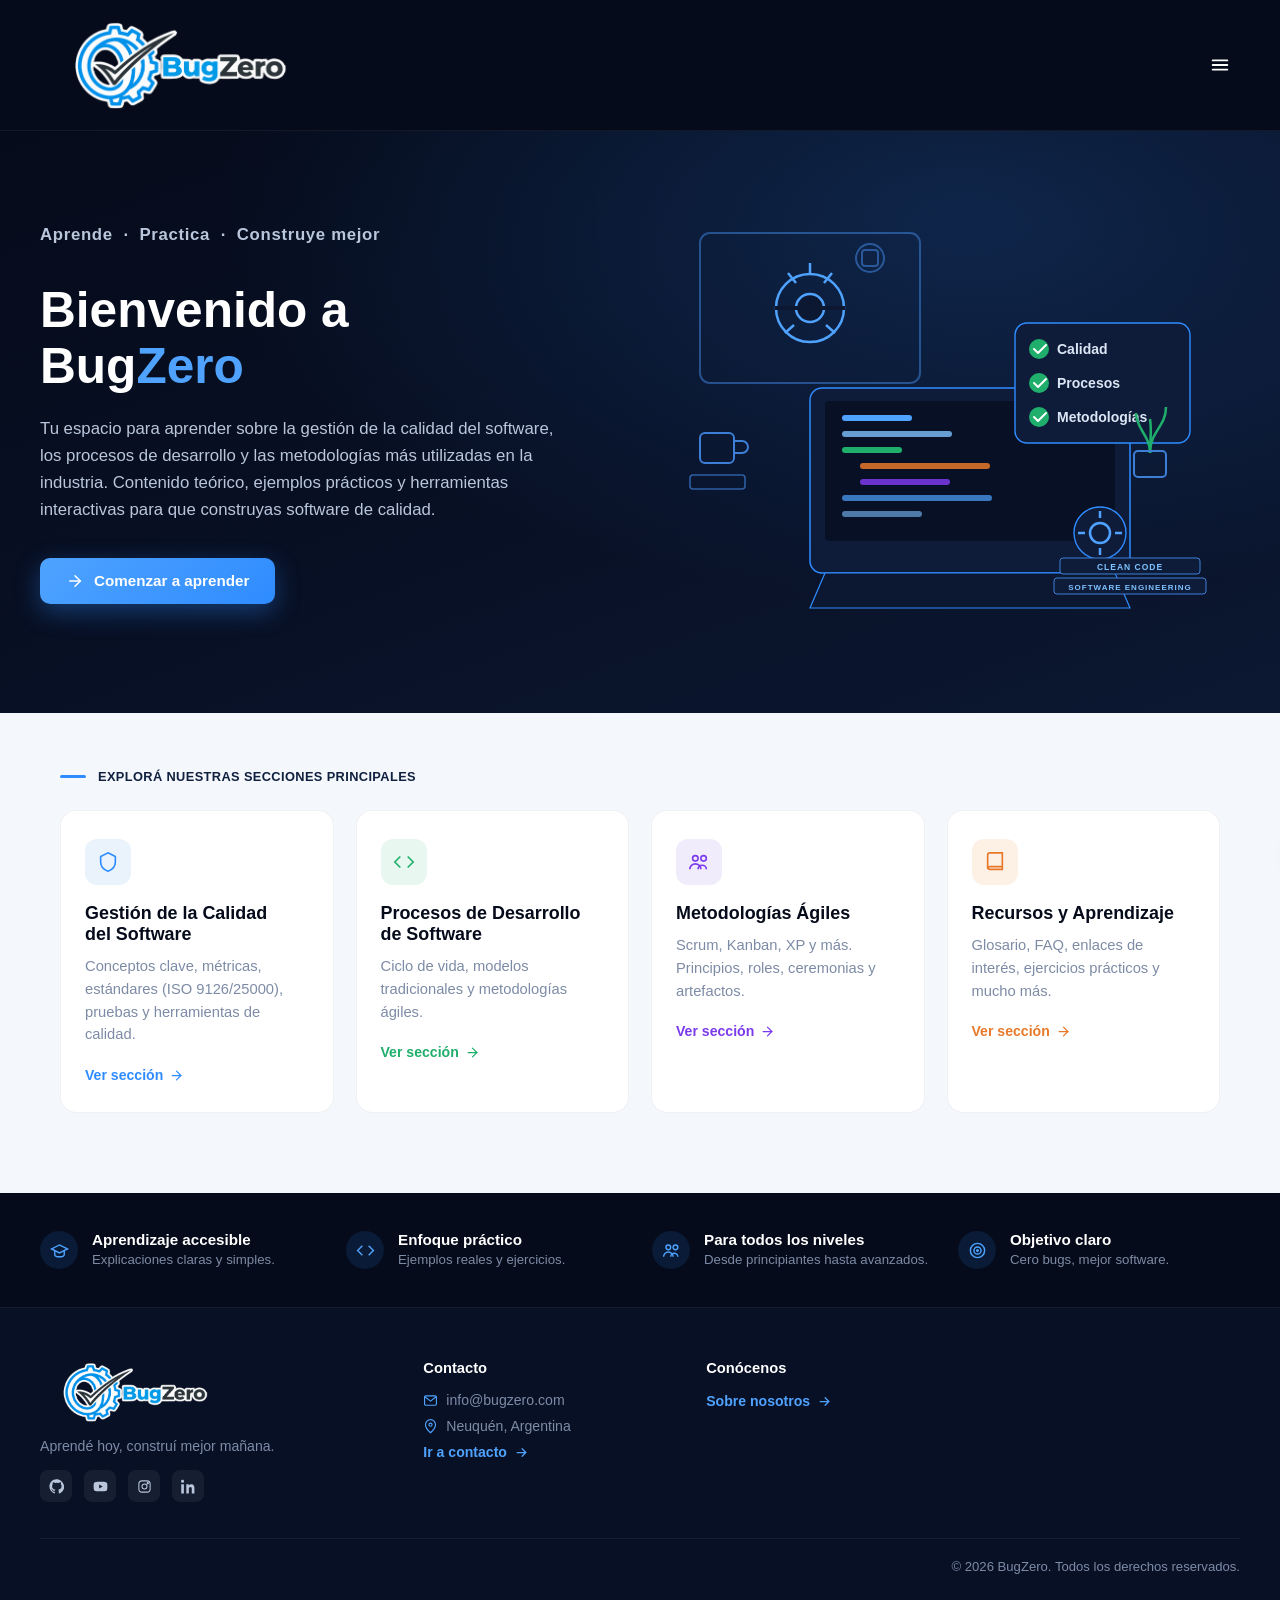
==== commit 3269b380: "Corrección de errores" ====
--- a/BugZero/index.html
+++ b/BugZero/index.html
@@ -83,10 +83,6 @@
         <a href="#recursos" class="btn btn-primary">
           <svg viewBox="0 0 24 24" width="18" height="18" fill="none" stroke="currentColor" stroke-width="2" stroke-linecap="round"><line x1="5" y1="12" x2="19" y2="12"/><polyline points="12 5 19 12 12 19"/></svg>
           Comenzar a aprender
-        </a>
-        <a href="#metodologias" class="btn btn-outline">
-          <svg viewBox="0 0 24 24" width="18" height="18" fill="none" stroke="currentColor" stroke-width="1.8"><path d="M4 4.5A2.5 2.5 0 0 1 6.5 2H20v18H6.5A2.5 2.5 0 0 1 4 17.5v-13z"/></svg>
-          Explorar metodologías
         </a>
       </div>
     </div>
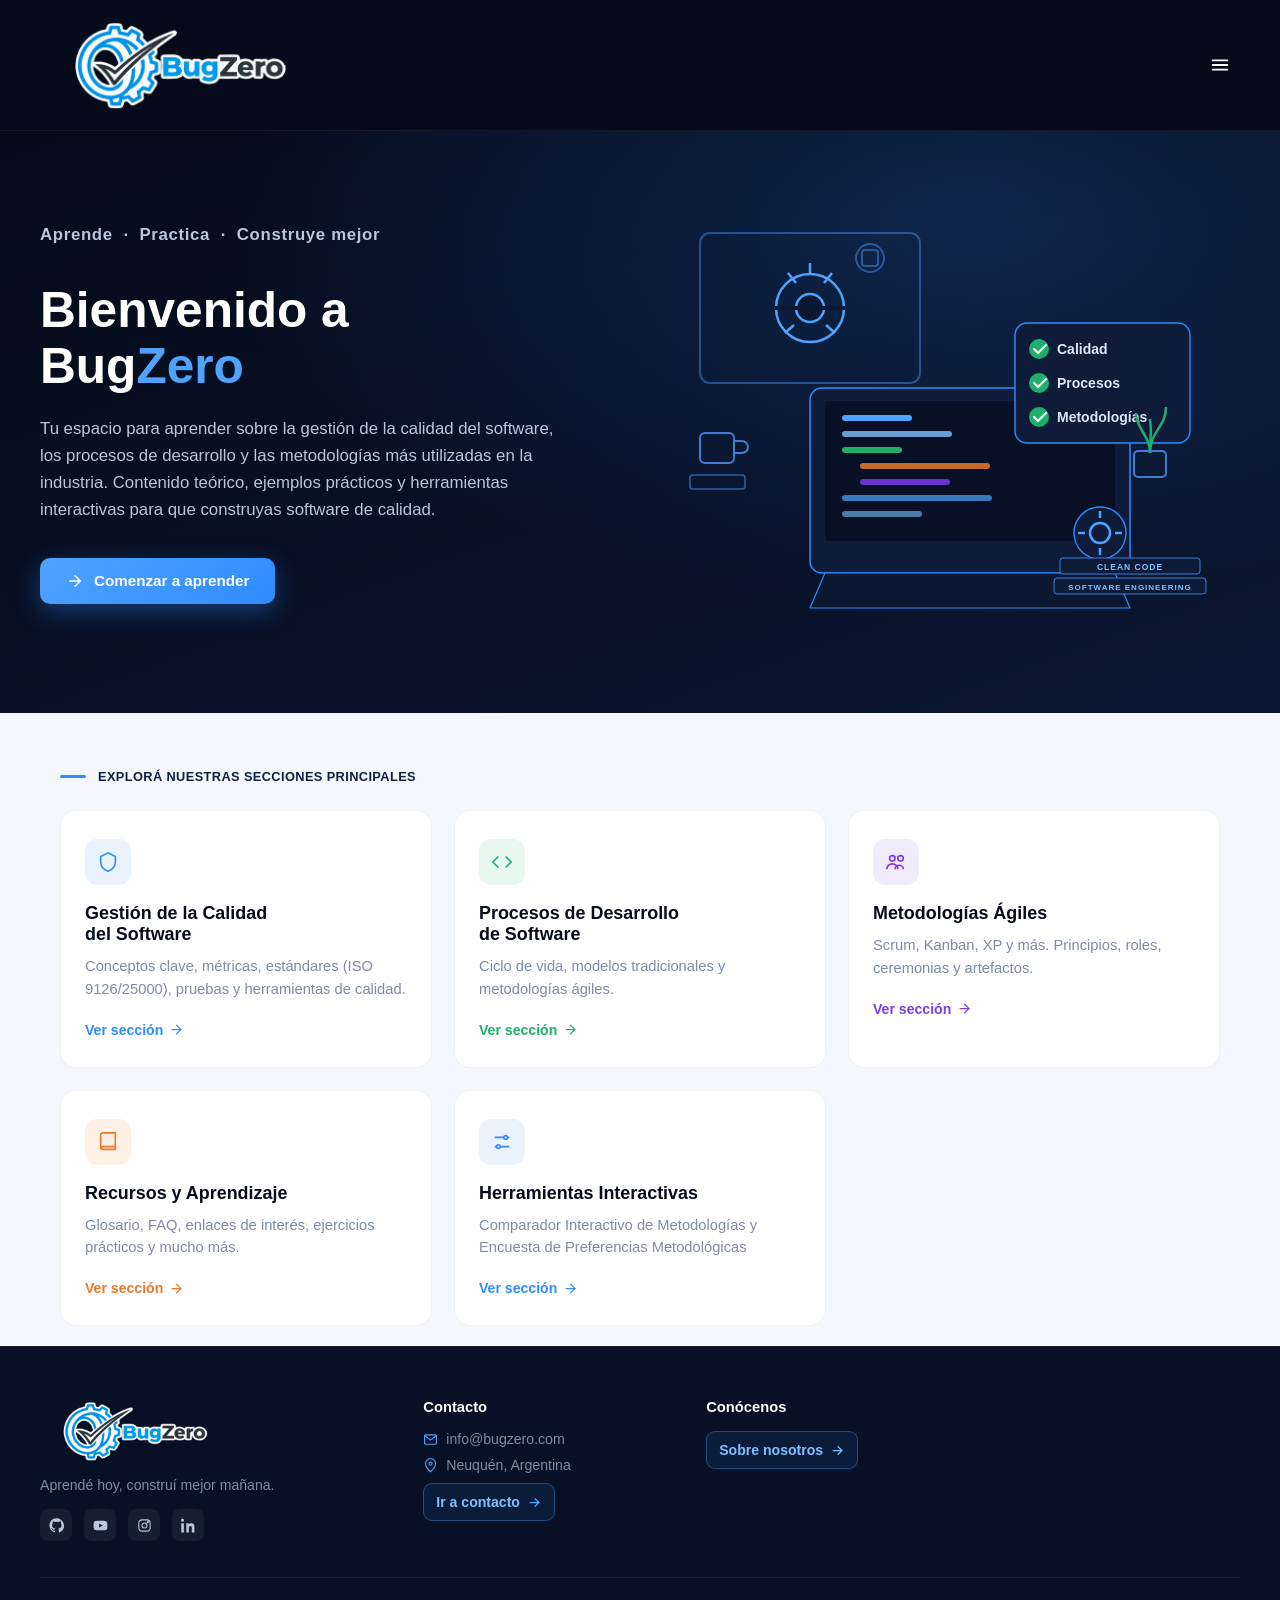
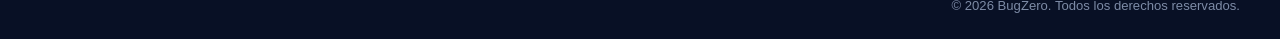
==== commit b817cbd8: "Modificación de detalles en página" ====
--- a/BugZero/index.html
+++ b/BugZero/index.html
@@ -39,37 +39,41 @@
       <span class="left"><svg viewBox="0 0 24 24" fill="none" stroke="currentColor" stroke-width="1.8"><path d="M12 2l8 4v6c0 5-3.5 8.5-8 10-4.5-1.5-8-5-8-10V6l8-4z"/></svg>Calidad</span>
       <svg viewBox="0 0 24 24" fill="none" stroke="currentColor" stroke-width="2"><polyline points="9 6 15 12 9 18"/></svg>
     </a>
-    <a href="#desarrollo" class="side-link">
-      <span class="left"><svg viewBox="0 0 24 24" fill="none" stroke="currentColor" stroke-width="1.8"><polyline points="8 6 2 12 8 18"/><polyline points="16 6 22 12 16 18"/></svg>Desarrollo</span>
-      <svg viewBox="0 0 24 24" fill="none" stroke="currentColor" stroke-width="2"><polyline points="9 6 15 12 9 18"/></svg>
-    </a>
-    <div class="side-nav-group" id="methodologyNav">
-      <button class="side-link methodology-trigger" id="methodologyToggle" type="button" aria-expanded="false" aria-controls="methodologySubmenu">
-        <span class="left"><svg viewBox="0 0 24 24" fill="none" stroke="currentColor" stroke-width="1.8"><circle cx="8" cy="8" r="3"/><circle cx="17" cy="8" r="3"/><path d="M2 20c0-3.3 2.7-6 6-6s6 2.7 6 6M11 20c0-2.5 2-4.5 4.5-4.5s4.5 2 4.5 4.5"/></svg>Metodologías</span>
+    <div class="side-nav-group" id="developmentNav">
+      <button class="side-link submenu-trigger" id="developmentToggle" type="button" aria-expanded="false" aria-controls="developmentSubmenu">
+        <span class="left"><svg viewBox="0 0 24 24" fill="none" stroke="currentColor" stroke-width="1.8"><polyline points="8 6 2 12 8 18"/><polyline points="16 6 22 12 16 18"/></svg>Desarrollo</span>
           <svg viewBox="0 0 24 24" fill="none" stroke="currentColor" stroke-width="2"><polyline points="9 6 15 12 9 18"/></svg>
       </button>
-      <div class="side-submenu" id="methodologySubmenu" hidden>
-        <a class="side-sub-link" href="modelosTradicionales.html">Metodologías tradicionales</a>
-        <a class="side-sub-link" href="metodologia.html">Metodologías ágiles</a>
-      </div>
-    </div>
+      <div class="side-submenu" id="developmentSubmenu" hidden>
+        <a class="side-sub-link" href="metodologia.html#ciclo-vida">Ciclo de vida</a>
+        <a class="side-sub-link" href="metodologia.html#tradicionales">Metodologías tradicionales</a>
+        <a class="side-sub-link" href="metodologia.html#agiles">Metodologías ágiles</a>
+      </div>
+    </div>
+    <a href="metodologia.html#agiles" class="side-link">
+      <span class="left"><svg viewBox="0 0 24 24" fill="none" stroke="currentColor" stroke-width="1.8"><circle cx="8" cy="8" r="3"/><circle cx="17" cy="8" r="3"/><path d="M2 20c0-3.3 2.7-6 6-6s6 2.7 6 6M11 20c0-2.5 2-4.5 4.5-4.5s4.5 2 4.5 4.5"/></svg>Metodologías</span>
+      <svg viewBox="0 0 24 24" fill="none" stroke="currentColor" stroke-width="2"><polyline points="9 6 15 12 9 18"/></svg>
+    </a>
     <a href="#recursos" class="side-link">
       <span class="left"><svg viewBox="0 0 24 24" fill="none" stroke="currentColor" stroke-width="1.8"><path d="M4 4.5A2.5 2.5 0 0 1 6.5 2H20v18H6.5A2.5 2.5 0 0 1 4 17.5v-13z"/><path d="M20 17H6.5A2.5 2.5 0 0 0, 4 19.5"/></svg>Recursos</span>
     </a>
+    <div class="side-nav-group">
+      <button class="side-link submenu-trigger" id="interactiveToggle" type="button" aria-expanded="false" aria-controls="interactiveSubmenu">
+        <span class="left"><svg viewBox="0 0 24 24" fill="none" stroke="currentColor" stroke-width="1.8"><path d="M4 7h10M18 7h2M4 17h2M10 17h10"/><circle cx="16" cy="7" r="2"/><circle cx="8" cy="17" r="2"/></svg>Herramientas Interactivas</span>
+        <svg viewBox="0 0 24 24" fill="none" stroke="currentColor" stroke-width="2"><polyline points="9 6 15 12 9 18"/></svg>
+      </button>
+      <div class="side-submenu" id="interactiveSubmenu" hidden>
+        <a class="side-sub-link" href="metodologia.html#agiles">Comparador de Metodologías</a>
+        <a class="side-sub-link" href="encuestaMetodologia.html">Encuesta de Preferencias Metodológicas</a>
+      </div>
+    </div>
     <a href="nosotros.html" class="side-link">
       <span class="left"><svg viewBox="0 0 24 24" fill="none" stroke="currentColor" stroke-width="1.8"><circle cx="9" cy="8" r="3.2"/><path d="M2.5 20c0-3.5 2.9-6.3 6.5-6.3S15.5 16.5 15.5 20"/><circle cx="17.5" cy="9" r="2.6"/><path d="M14.7 13.8c2.6.3 4.7 2.6 4.8 5.5"/></svg>Nosotros</span>
-      <svg viewBox="0 0 24 24" fill="none" stroke="currentColor" stroke-width="2"><polyline points="9 6 15 12 9 18"/></svg>
     </a>
     <a href="contacto.html" class="side-link">
       <span class="left"><svg viewBox="0 0 24 24" fill="none" stroke="currentColor" stroke-width="1.8"><rect x="2.5" y="4.5" width="19" height="15" rx="2"/><path d="M3 6l9 7 9-7"/></svg>Contacto</span>
-      <svg viewBox="0 0 24 24" fill="none" stroke="currentColor" stroke-width="2"><polyline points="9 6 15 12 9 18"/></svg>
     </a>
   </nav>
-  <div class="side-divider"></div>
-  <button class="side-cta">
-    <svg viewBox="0 0 24 24" fill="none" stroke="currentColor" stroke-width="1.8" width="18" height="18"><circle cx="8" cy="8" r="3"/><circle cx="17" cy="8" r="3"/><path d="M2 20c0-3.3 2.7-6 6-6s6 2.7 6 6M11 20c0-2.5 2-4.5 4.5-4.5s4.5 2 4.5 4.5"/></svg>
-    Comparar metodologías
-  </button>
 </aside>
 
 <!-- HERO -->
@@ -80,7 +84,7 @@
       <h1>Bienvenido a<br>Bug<span class="zero">Zero</span></h1>
       <p>Tu espacio para aprender sobre la gestión de la calidad del software, los procesos de desarrollo y las metodologías más utilizadas en la industria. Contenido teórico, ejemplos prácticos y herramientas interactivas para que construyas software de calidad.</p>
       <div class="hero-actions">
-        <a href="#recursos" class="btn btn-primary">
+        <a href="#secciones" class="btn btn-primary">
           <svg viewBox="0 0 24 24" width="18" height="18" fill="none" stroke="currentColor" stroke-width="2" stroke-linecap="round"><line x1="5" y1="12" x2="19" y2="12"/><polyline points="12 5 19 12 12 19"/></svg>
           Comenzar a aprender
         </a>
@@ -172,7 +176,7 @@
 </section>
 
 <!-- SECTION LABEL -->
-<div class="section-label">
+<div class="section-label" id="secciones">
   <span class="bar"></span>
   <span>EXPLORÁ NUESTRAS SECCIONES PRINCIPALES</span>
 </div>
@@ -196,7 +200,7 @@
     </div>
     <h3>Procesos de Desarrollo<br>de Software</h3>
     <p>Ciclo de vida, modelos tradicionales y metodologías ágiles.</p>
-    <a href="#desarrollo" class="card-link">Ver sección
+    <a href="metodologia.html#ciclo-vida" class="card-link">Ver sección
       <svg viewBox="0 0 24 24" fill="none" stroke="currentColor" stroke-width="2" stroke-linecap="round"><line x1="5" y1="12" x2="19" y2="12"/><polyline points="12 5 19 12 12 19"/></svg>
     </a>
   </article>
@@ -207,7 +211,7 @@
     </div>
     <h3>Metodologías Ágiles</h3>
     <p>Scrum, Kanban, XP y más. Principios, roles, ceremonias y artefactos.</p>
-    <a href="metodologia.html" class="card-link">Ver sección
+    <a href="metodologia.html#agiles" class="card-link">Ver sección
       <svg viewBox="0 0 24 24" fill="none" stroke="currentColor" stroke-width="2" stroke-linecap="round"><line x1="5" y1="12" x2="19" y2="12"/><polyline points="12 5 19 12 12 19"/></svg>
     </a>
   </article>
@@ -222,28 +226,17 @@
       <svg viewBox="0 0 24 24" fill="none" stroke="currentColor" stroke-width="2" stroke-linecap="round"><line x1="5" y1="12" x2="19" y2="12"/><polyline points="12 5 19 12 12 19"/></svg>
     </a>
   </article>
-</section>
-
-<!-- FEATURES BAR -->
-<section class="features">
-  <div class="features-inner">
-    <div class="feature">
-      <span class="icon"><svg viewBox="0 0 24 24" fill="none" stroke="currentColor" stroke-width="1.8"><path d="M22 10L12 5 2 10l10 5 10-5z"/><path d="M6 12v5c0 1.5 2.5 3 6 3s6-1.5 6-3v-5"/></svg></span>
-      <div><h4>Aprendizaje accesible</h4><p>Explicaciones claras y simples.</p></div>
-    </div>
-    <div class="feature">
-      <span class="icon"><svg viewBox="0 0 24 24" fill="none" stroke="currentColor" stroke-width="1.8"><polyline points="8 6 2 12 8 18"/><polyline points="16 6 22 12 16 18"/></svg></span>
-      <div><h4>Enfoque práctico</h4><p>Ejemplos reales y ejercicios.</p></div>
-    </div>
-    <div class="feature">
-      <span class="icon"><svg viewBox="0 0 24 24" fill="none" stroke="currentColor" stroke-width="1.8"><circle cx="8" cy="8" r="3"/><circle cx="17" cy="8" r="3"/><path d="M2 20c0-3.3 2.7-6 6-6s6 2.7 6 6M11 20c0-2.5 2-4.5 4.5-4.5s4.5 2 4.5 4.5"/></svg></span>
-      <div><h4>Para todos los niveles</h4><p>Desde principiantes hasta avanzados.</p></div>
-    </div>
-    <div class="feature">
-      <span class="icon"><svg viewBox="0 0 24 24" fill="none" stroke="currentColor" stroke-width="1.8"><circle cx="12" cy="12" r="9"/><circle cx="12" cy="12" r="4.5"/><circle cx="12" cy="12" r="1"/></svg></span>
-      <div><h4>Objetivo claro</h4><p>Cero bugs, mejor software.</p></div>
-    </div>
-  </div>
+
+  <article class="card tools" id="herramientas">
+    <div class="card-icon">
+      <svg viewBox="0 0 24 24" fill="none" stroke="currentColor" stroke-width="1.8"><path d="M4 7h10M18 7h2M4 17h2M10 17h10"/><circle cx="16" cy="7" r="2"/><circle cx="8" cy="17" r="2"/></svg>
+    </div>
+    <h3>Herramientas Interactivas</h3>
+    <p>Comparador Interactivo de Metodologías y Encuesta de Preferencias Metodológicas</p>
+    <a href="#herramientas" class="card-link">Ver sección
+      <svg viewBox="0 0 24 24" fill="none" stroke="currentColor" stroke-width="2" stroke-linecap="round"><line x1="5" y1="12" x2="19" y2="12"/><polyline points="12 5 19 12 12 19"/></svg>
+    </a>
+  </article>
 </section>
 
 <!-- FOOTER -->
--- a/BugZero/style.css
+++ b/BugZero/style.css
@@ -159,11 +159,11 @@
   .side-link:hover{background:rgba(255,255,255,.06);}
   .side-link.active{background:var(--blue-500);color:#fff;}
   .side-link.active svg{color:#fff;}
-  .side-link.methodology-trigger{
+  .side-link.submenu-trigger{
     width:100%;border:0;background:transparent;font:inherit;text-align:left;cursor:pointer;
   }
-  .side-link.methodology-trigger > svg:last-child{transition:transform .2s ease;}
-  .side-link.methodology-trigger[aria-expanded="true"] > svg:last-child{transform:rotate(90deg);}
+  .side-link.submenu-trigger > svg:last-child{transition:transform .2s ease;}
+  .side-link.submenu-trigger[aria-expanded="true"] > svg:last-child{transform:rotate(90deg);}
   .side-submenu{display:flex;flex-direction:column;gap:4px;padding:4px 0 8px 28px;}
   .side-submenu[hidden]{display:none;}
   .side-sub-link{
@@ -172,15 +172,6 @@
     transition:background .15s ease,color .15s ease;
   }
   .side-sub-link:hover,.side-sub-link:focus-visible{background:rgba(255,255,255,.06);color:#fff;}
-  .side-divider{height:1px;background:rgba(255,255,255,.08);margin:16px 6px;}
-  .side-cta{
-    margin-top:auto;
-    display:flex;align-items:center;justify-content:center;gap:10px;
-    background:linear-gradient(135deg, var(--blue-400), var(--blue-500));
-    color:#fff;font-weight:700;font-size:.95rem;
-    padding:14px;border-radius:10px;border:none;
-    box-shadow:0 8px 22px rgba(47,140,255,.35);
-  }
   .overlay{
     position:fixed;inset:0;background:rgba(3,7,18,.5);
     z-index:90;opacity:0;pointer-events:none;transition:opacity .3s ease;
@@ -200,7 +191,7 @@
 
   .cards-grid{
     max-width:1240px;margin:0 auto;padding:0 40px 20px;
-    display:grid;grid-template-columns:repeat(4,1fr);gap:22px;
+    display:grid;grid-template-columns:repeat(3,1fr);gap:22px;
   }
   .card{
     border-radius:var(--radius-lg);
@@ -233,27 +224,8 @@
   .card.method .card-link{color:var(--card-method-icon);}
   .card.res .card-icon{background:var(--card-res-bg);color:var(--card-res-icon);}
   .card.res .card-link{color:var(--card-res-icon);}
-
-  /* ---------- FEATURES BAR ---------- */
-  .features{
-    background:var(--navy-950);
-    margin-top:60px;
-    padding:38px 40px;
-  }
-  .features-inner{
-    max-width:1240px;margin:0 auto;
-    display:grid;grid-template-columns:repeat(4,1fr);gap:24px;
-  }
-  .feature{display:flex;align-items:flex-start;gap:14px;}
-  .feature .icon{
-    width:38px;height:38px;border-radius:50%;
-    background:rgba(47,140,255,.12);
-    display:flex;align-items:center;justify-content:center;flex-shrink:0;
-    color:var(--blue-400);
-  }
-  .feature .icon svg{width:19px;height:19px;}
-  .feature h4{margin:0 0 4px;color:#fff;font-size:.95rem;font-weight:700;}
-  .feature p{margin:0;color:var(--ink-500);font-size:.83rem;}
+  .card.tools .card-icon{background:var(--card-quality-bg);color:var(--card-quality-icon);}
+  .card.tools .card-link{color:var(--card-quality-icon);}
 
   /* ---------- FOOTER ---------- */
   footer{
@@ -273,9 +245,17 @@
   .footer-col a:hover{color:var(--blue-400);}
   .footer-col .footer-action-link{
     display:inline-flex;align-items:center;gap:7px;
-    color:var(--blue-400);font-weight:600;
-  }
-  .footer-col .footer-action-link:hover{color:var(--blue-300);}
+    padding:10px 12px;
+    border:1px solid rgba(79,163,255,.35);
+    border-radius:9px;
+    background:rgba(47,140,255,.1);
+    color:var(--blue-300);font-weight:700;
+    transition:background .15s ease,border-color .15s ease,color .15s ease,transform .15s ease;
+  }
+  .footer-col .footer-action-link:hover{
+    color:#fff;background:var(--blue-500);border-color:var(--blue-400);
+    transform:translateY(-2px);
+  }
   .footer-col .footer-action-link svg{
     width:15px;height:15px;
     transition:transform .15s ease;
@@ -303,7 +283,6 @@
     .hero-inner{grid-template-columns:1fr;text-align:left;}
     .hero-art{order:-1;min-height:260px;}
     .cards-grid{grid-template-columns:repeat(2,1fr);}
-    .features-inner{grid-template-columns:repeat(2,1fr);}
     .footer-inner{grid-template-columns:repeat(2,1fr);}
   }
   @media (max-width:768px){
@@ -315,8 +294,6 @@
     .hero h1{font-size:2.2rem;}
     .cards-grid{grid-template-columns:1fr;padding:0 20px 20px;}
     .section-label{padding:0 20px;}
-    .features{padding:32px 20px;}
-    .features-inner{grid-template-columns:1fr;}
     footer{padding:44px 20px 24px;}
     .footer-inner{grid-template-columns:1fr;gap:28px;}
     .footer-bottom{text-align:left;}
--- a/BugZero/menu.css
+++ b/BugZero/menu.css
@@ -164,7 +164,7 @@
   color: #fff;
 }
 
-.side-link.methodology-trigger {
+.side-link.submenu-trigger {
   width: 100%;
   border: 0;
   background: transparent;
@@ -173,16 +173,16 @@
   cursor: pointer;
 }
 
-.side-link.methodology-trigger:hover,
-.side-link.methodology-trigger:focus-visible {
+.side-link.submenu-trigger:hover,
+.side-link.submenu-trigger:focus-visible {
   background: rgba(255, 255, 255, .06);
 }
 
-.side-link.methodology-trigger > svg:last-child {
+.side-link.submenu-trigger > svg:last-child {
   transition: transform .2s ease;
 }
 
-.side-link.methodology-trigger[aria-expanded="true"] > svg:last-child {
+.side-link.submenu-trigger[aria-expanded="true"] > svg:last-child {
   transform: rotate(90deg);
 }
 
@@ -214,31 +214,6 @@
   background: rgba(255, 255, 255, .06);
 }
 
-.side-divider {
-  height: 1px;
-  margin: 16px 6px;
-  background: rgba(255, 255, 255, .08);
-}
-
-.side-cta {
-  display: flex;
-  align-items: center;
-  justify-content: center;
-  gap: 10px;
-  margin-top: auto;
-  padding: 14px;
-  border: 0;
-  border-radius: 10px;
-  color: #fff;
-  background: linear-gradient(135deg, #4fa3ff, #2f8cff);
-  box-shadow: 0 8px 22px rgba(47, 140, 255, .35);
-  font-size: .95rem;
-  font-weight: 700;
-  font-family: inherit;
-  cursor: pointer;
-  text-decoration: none;
-}
-
 body.menu-open {
   overflow: hidden;
 }
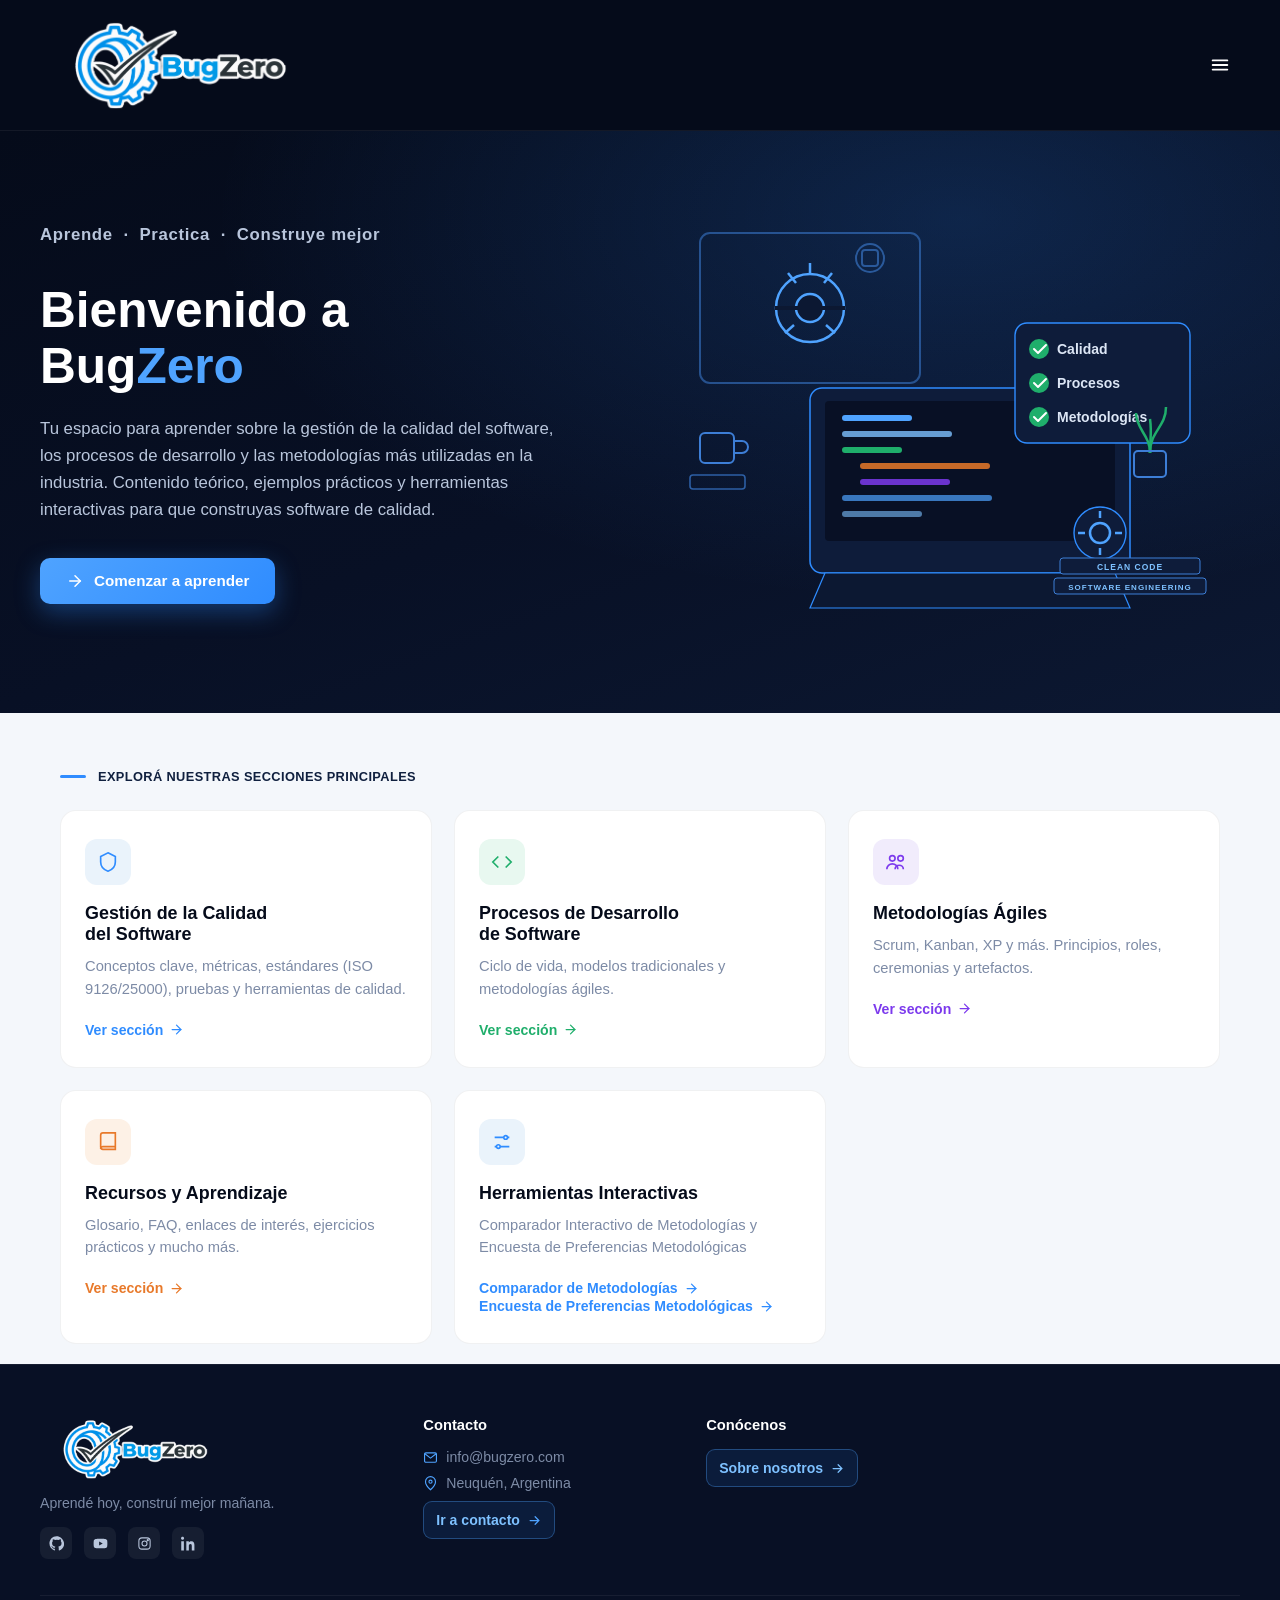
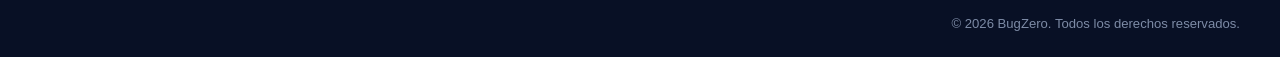
==== commit 4222599f: "acomodando y agregando cosas en el index" ====
--- a/BugZero/index.html
+++ b/BugZero/index.html
@@ -63,7 +63,7 @@
         <svg viewBox="0 0 24 24" fill="none" stroke="currentColor" stroke-width="2"><polyline points="9 6 15 12 9 18"/></svg>
       </button>
       <div class="side-submenu" id="interactiveSubmenu" hidden>
-        <a class="side-sub-link" href="metodologia.html#agiles">Comparador de Metodologías</a>
+        <a class="side-sub-link" href="comparadorMetodologia.html">Comparador de Metodologías</a>
         <a class="side-sub-link" href="encuestaMetodologia.html">Encuesta de Preferencias Metodológicas</a>
       </div>
     </div>
@@ -233,7 +233,11 @@
     </div>
     <h3>Herramientas Interactivas</h3>
     <p>Comparador Interactivo de Metodologías y Encuesta de Preferencias Metodológicas</p>
-    <a href="#herramientas" class="card-link">Ver sección
+    <a href="comparadorMetodologia.html" class="card-link">Comparador de Metodologías
+      <svg viewBox="0 0 24 24" fill="none" stroke="currentColor" stroke-width="2" stroke-linecap="round"><line x1="5" y1="12" x2="19" y2="12"/><polyline points="12 5 19 12 12 19"/></svg>
+    </a>
+    <br>
+    <a href="encuestaMetodologia.html" class="card-link">Encuesta de Preferencias Metodológicas
       <svg viewBox="0 0 24 24" fill="none" stroke="currentColor" stroke-width="2" stroke-linecap="round"><line x1="5" y1="12" x2="19" y2="12"/><polyline points="12 5 19 12 12 19"/></svg>
     </a>
   </article>
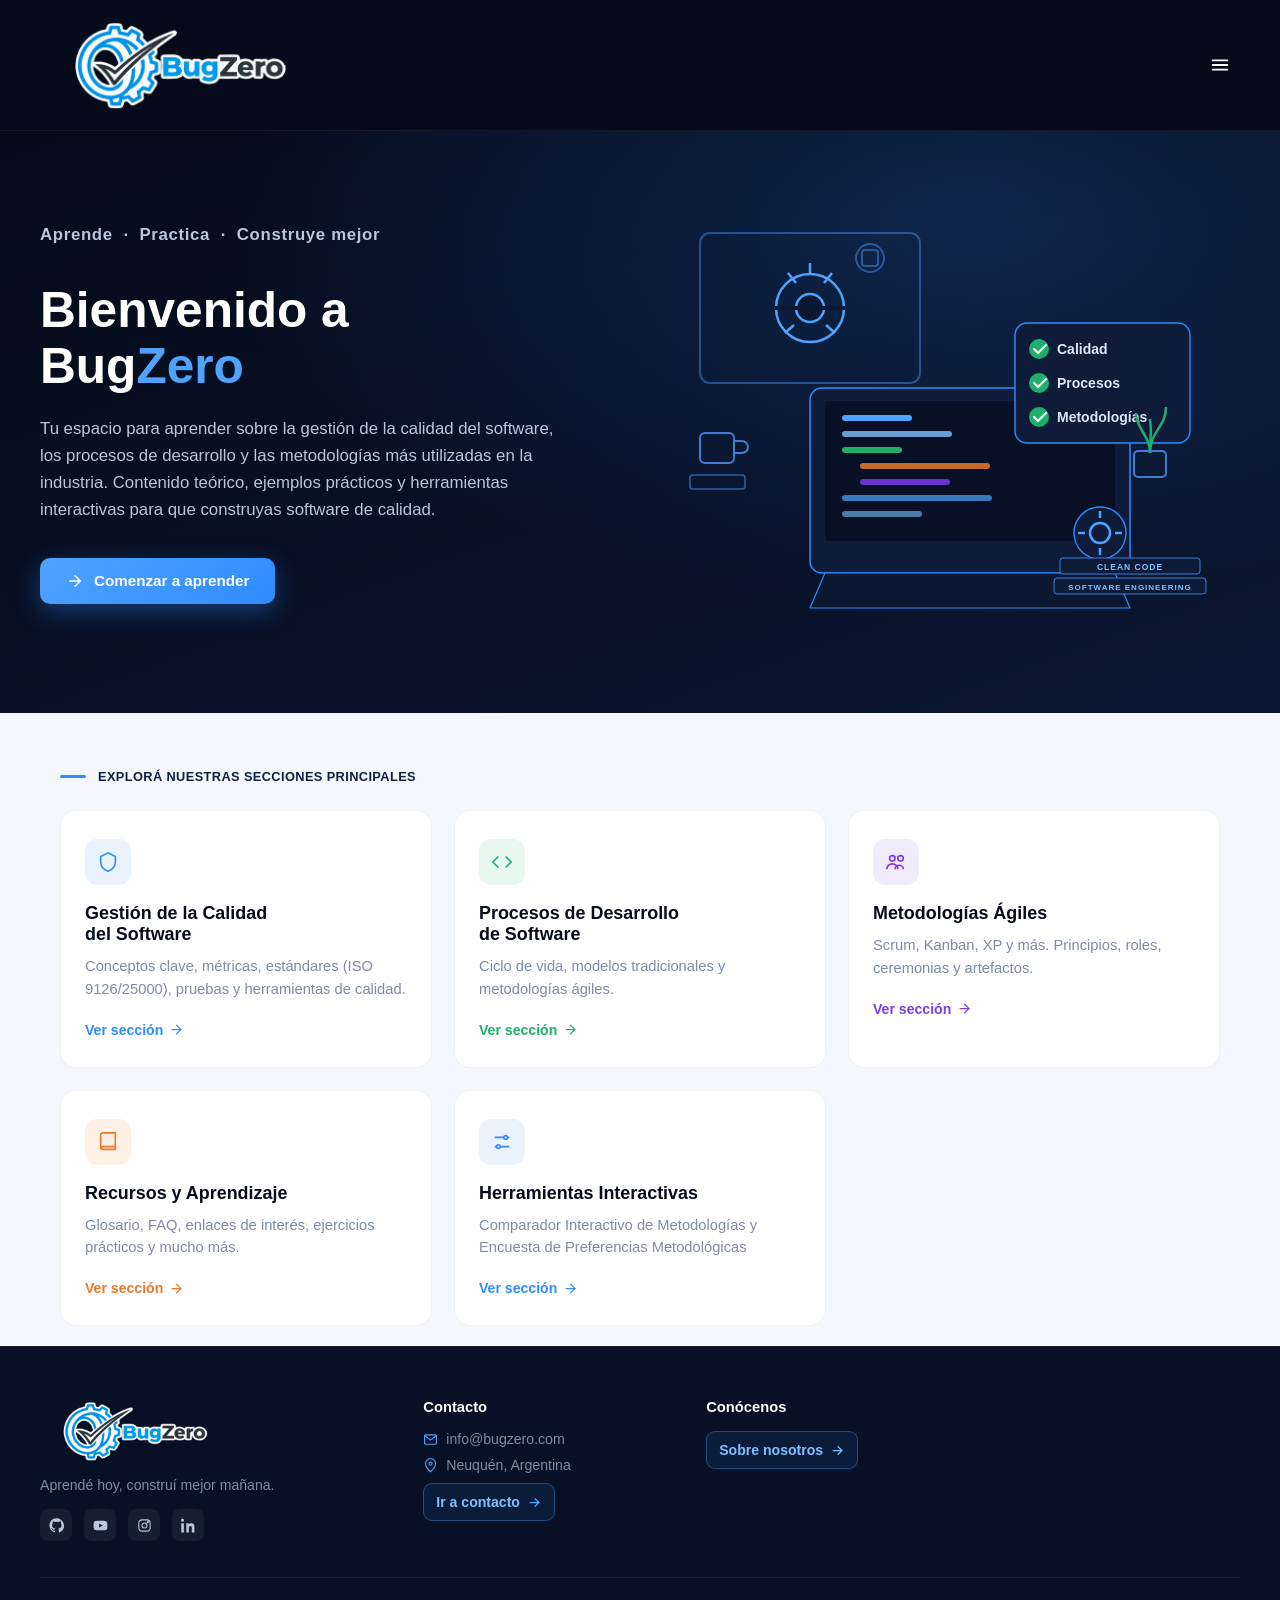
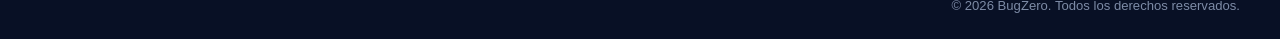
==== commit ad7c306d: "Desarrollo de páginas" ====
--- a/BugZero/index.html
+++ b/BugZero/index.html
@@ -35,10 +35,17 @@
     <a href="#inicio" class="side-link active">
       <span class="left"><svg viewBox="0 0 24 24" fill="none" stroke="currentColor" stroke-width="1.8"><path d="M3 11l9-8 9 8"/><path d="M5 10v10h14V10"/></svg>Inicio</span>
     </a>
-    <a href="#calidad" class="side-link">
-      <span class="left"><svg viewBox="0 0 24 24" fill="none" stroke="currentColor" stroke-width="1.8"><path d="M12 2l8 4v6c0 5-3.5 8.5-8 10-4.5-1.5-8-5-8-10V6l8-4z"/></svg>Calidad</span>
-      <svg viewBox="0 0 24 24" fill="none" stroke="currentColor" stroke-width="2"><polyline points="9 6 15 12 9 18"/></svg>
-    </a>
+    <div class="side-nav-group" id="qualityNav">
+      <button class="side-link submenu-trigger" id="qualityToggle" type="button" aria-expanded="false" aria-controls="qualitySubmenu">
+        <span class="left"><svg viewBox="0 0 24 24" fill="none" stroke="currentColor" stroke-width="1.8"><path d="M12 2l8 4v6c0 5-3.5 8.5-8 10-4.5-1.5-8-5-8-10V6l8-4z"/></svg>Calidad</span>
+        <svg viewBox="0 0 24 24" fill="none" stroke="currentColor" stroke-width="2"><polyline points="9 6 15 12 9 18"/></svg>
+      </button>
+      <div class="side-submenu" id="qualitySubmenu" hidden>
+        <a class="side-sub-link" href="calidad.html#fundamentos">Fundamentos de Calidad</a>
+        <a class="side-sub-link" href="calidad.html#pruebas">Técnicas de Aseguramiento de la Calidad</a>
+        <a class="side-sub-link" href="calidad.html#herramientas-calidad">Herramientas de Calidad</a>
+      </div>
+    </div>
     <div class="side-nav-group" id="developmentNav">
       <button class="side-link submenu-trigger" id="developmentToggle" type="button" aria-expanded="false" aria-controls="developmentSubmenu">
         <span class="left"><svg viewBox="0 0 24 24" fill="none" stroke="currentColor" stroke-width="1.8"><polyline points="8 6 2 12 8 18"/><polyline points="16 6 22 12 16 18"/></svg>Desarrollo</span>
@@ -63,8 +70,8 @@
         <svg viewBox="0 0 24 24" fill="none" stroke="currentColor" stroke-width="2"><polyline points="9 6 15 12 9 18"/></svg>
       </button>
       <div class="side-submenu" id="interactiveSubmenu" hidden>
-        <a class="side-sub-link" href="comparadorMetodologia.html">Comparador de Metodologías</a>
-        <a class="side-sub-link" href="encuestaMetodologia.html">Encuesta de Preferencias Metodológicas</a>
+        <a class="side-sub-link" href="comparadorMetodologia.html#comparador">Comparador de Metodologías</a>
+        <a class="side-sub-link" href="comparadorMetodologia.html#encuesta">Encuesta de Preferencias Metodológicas</a>
       </div>
     </div>
     <a href="nosotros.html" class="side-link">
@@ -189,7 +196,7 @@
     </div>
     <h3>Gestión de la Calidad<br>del Software</h3>
     <p>Conceptos clave, métricas, estándares (ISO 9126/25000), pruebas y herramientas de calidad.</p>
-    <a href="#calidad" class="card-link">Ver sección
+    <a href="calidad.html" class="card-link">Ver sección
       <svg viewBox="0 0 24 24" fill="none" stroke="currentColor" stroke-width="2" stroke-linecap="round"><line x1="5" y1="12" x2="19" y2="12"/><polyline points="12 5 19 12 12 19"/></svg>
     </a>
   </article>
@@ -233,11 +240,7 @@
     </div>
     <h3>Herramientas Interactivas</h3>
     <p>Comparador Interactivo de Metodologías y Encuesta de Preferencias Metodológicas</p>
-    <a href="comparadorMetodologia.html" class="card-link">Comparador de Metodologías
-      <svg viewBox="0 0 24 24" fill="none" stroke="currentColor" stroke-width="2" stroke-linecap="round"><line x1="5" y1="12" x2="19" y2="12"/><polyline points="12 5 19 12 12 19"/></svg>
-    </a>
-    <br>
-    <a href="encuestaMetodologia.html" class="card-link">Encuesta de Preferencias Metodológicas
+    <a href="comparadorMetodologia.html" class="card-link">Ver sección
       <svg viewBox="0 0 24 24" fill="none" stroke="currentColor" stroke-width="2" stroke-linecap="round"><line x1="5" y1="12" x2="19" y2="12"/><polyline points="12 5 19 12 12 19"/></svg>
     </a>
   </article>
@@ -276,4 +279,4 @@
   <div class="footer-bottom">© 2026 BugZero. Todos los derechos reservados.</div>
 </footer>
 
-<script src="script.js"></script>
+<script src="script.js"></script>
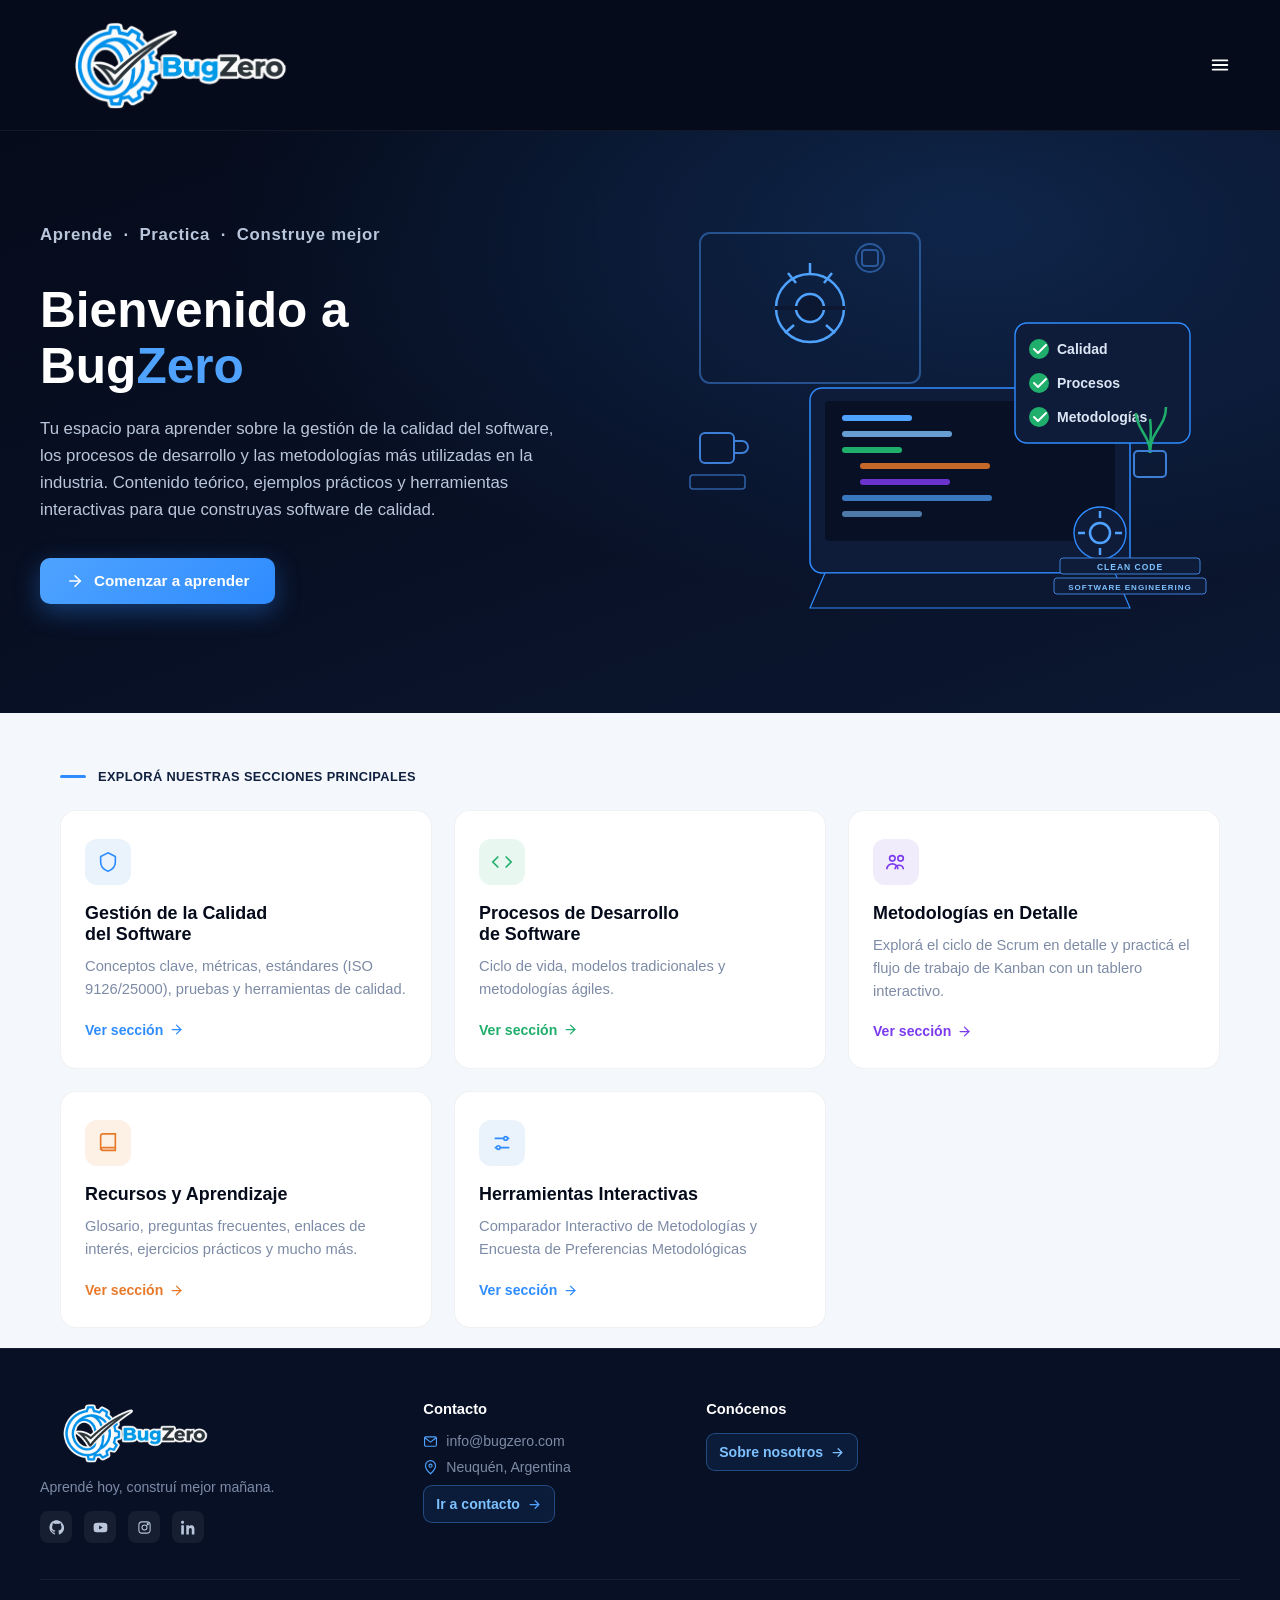
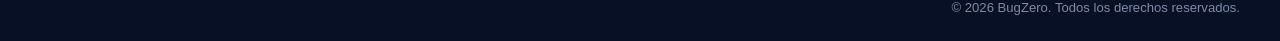
==== commit 83c2af3c: "Finalización de páginas" ====
--- a/BugZero/index.html
+++ b/BugZero/index.html
@@ -57,13 +57,28 @@
         <a class="side-sub-link" href="metodologia.html#agiles">Metodologías ágiles</a>
       </div>
     </div>
-    <a href="metodologia.html#agiles" class="side-link">
-      <span class="left"><svg viewBox="0 0 24 24" fill="none" stroke="currentColor" stroke-width="1.8"><circle cx="8" cy="8" r="3"/><circle cx="17" cy="8" r="3"/><path d="M2 20c0-3.3 2.7-6 6-6s6 2.7 6 6M11 20c0-2.5 2-4.5 4.5-4.5s4.5 2 4.5 4.5"/></svg>Metodologías</span>
-      <svg viewBox="0 0 24 24" fill="none" stroke="currentColor" stroke-width="2"><polyline points="9 6 15 12 9 18"/></svg>
-    </a>
-    <a href="#recursos" class="side-link">
-      <span class="left"><svg viewBox="0 0 24 24" fill="none" stroke="currentColor" stroke-width="1.8"><path d="M4 4.5A2.5 2.5 0 0 1 6.5 2H20v18H6.5A2.5 2.5 0 0 1 4 17.5v-13z"/><path d="M20 17H6.5A2.5 2.5 0 0 0, 4 19.5"/></svg>Recursos</span>
-    </a>
+    <div class="side-nav-group">
+      <button class="side-link submenu-trigger" id="methodsToggle" type="button" aria-expanded="false" aria-controls="methodsSubmenu">
+        <span class="left"><svg viewBox="0 0 24 24" fill="none" stroke="currentColor" stroke-width="1.8"><circle cx="8" cy="8" r="3"/><circle cx="17" cy="8" r="3"/><path d="M2 20c0-3.3 2.7-6 6-6s6 2.7 6 6M11 20c0-2.5 2-4.5 4.5-4.5s4.5 2 4.5 4.5"/></svg>Metodologías en Detalle</span>
+        <svg viewBox="0 0 24 24" fill="none" stroke="currentColor" stroke-width="2"><polyline points="9 6 15 12 9 18"/></svg>
+      </button>
+      <div class="side-submenu" id="methodsSubmenu" hidden>
+        <a class="side-sub-link" href="scrumKanban.html#scrum">Scrum en detalle</a>
+        <a class="side-sub-link" href="scrumKanban.html#kanban">Kanban en detalle</a>
+      </div>
+    </div>
+    <div class="side-nav-group">
+  <button class="side-link submenu-trigger" id="resourceToggle" type="button" aria-expanded="false" aria-controls="resourceSubmenu">
+    <span class="left"><svg viewBox="0 0 24 24" fill="none" stroke="currentColor" stroke-width="1.8" aria-hidden="true"><path d="M4 4.5A2.5 2.5 0 0 1 6.5 2H20v18H6.5A2.5 2.5 0 0 1 4 17.5v-13z"/><path d="M20 17H6.5A2.5 2.5 0 0 0 4 19.5"/></svg>Recursos y ejercicios</span>
+    <svg viewBox="0 0 24 24" fill="none" stroke="currentColor" stroke-width="2" aria-hidden="true"><polyline points="9 6 15 12 9 18"/></svg>
+  </button>
+  <div class="side-submenu" id="resourceSubmenu" hidden>
+    <a class="side-sub-link" href="recursos.html#glosario">Glosario</a>
+    <a class="side-sub-link" href="recursos.html#preguntas-frecuentes">Preguntas frecuentes</a>
+    <a class="side-sub-link" href="recursos.html#enlaces-de-interes">Enlaces de interés</a>
+    <a class="side-sub-link" href="recursos.html#ejercicio">Ejercicio práctico</a>
+  </div>
+</div>
     <div class="side-nav-group">
       <button class="side-link submenu-trigger" id="interactiveToggle" type="button" aria-expanded="false" aria-controls="interactiveSubmenu">
         <span class="left"><svg viewBox="0 0 24 24" fill="none" stroke="currentColor" stroke-width="1.8"><path d="M4 7h10M18 7h2M4 17h2M10 17h10"/><circle cx="16" cy="7" r="2"/><circle cx="8" cy="17" r="2"/></svg>Herramientas Interactivas</span>
@@ -216,9 +231,9 @@
     <div class="card-icon">
       <svg viewBox="0 0 24 24" fill="none" stroke="currentColor" stroke-width="1.8"><circle cx="8" cy="8" r="3"/><circle cx="17" cy="8" r="3"/><path d="M2 20c0-3.3 2.7-6 6-6s6 2.7 6 6M11 20c0-2.5 2-4.5 4.5-4.5s4.5 2 4.5 4.5"/></svg>
     </div>
-    <h3>Metodologías Ágiles</h3>
-    <p>Scrum, Kanban, XP y más. Principios, roles, ceremonias y artefactos.</p>
-    <a href="metodologia.html#agiles" class="card-link">Ver sección
+    <h3>Metodologías en Detalle</h3>
+    <p>Explorá el ciclo de Scrum en detalle y practicá el flujo de trabajo de Kanban con un tablero interactivo.</p>
+    <a href="scrumKanban.html#scrum" class="card-link">Ver sección
       <svg viewBox="0 0 24 24" fill="none" stroke="currentColor" stroke-width="2" stroke-linecap="round"><line x1="5" y1="12" x2="19" y2="12"/><polyline points="12 5 19 12 12 19"/></svg>
     </a>
   </article>
@@ -228,8 +243,8 @@
       <svg viewBox="0 0 24 24" fill="none" stroke="currentColor" stroke-width="1.8"><path d="M4 4.5A2.5 2.5 0 0 1 6.5 2H20v18H6.5A2.5 2.5 0 0 1 4 17.5v-13z"/><path d="M20 17H6.5A2.5 2.5 0 0 0 4 19.5"/></svg>
     </div>
     <h3>Recursos y Aprendizaje</h3>
-    <p>Glosario, FAQ, enlaces de interés, ejercicios prácticos y mucho más.</p>
-    <a href="#recursos" class="card-link">Ver sección
+    <p>Glosario, preguntas frecuentes, enlaces de interés, ejercicios prácticos y mucho más.</p>
+    <a href="recursos.html" class="card-link">Ver sección
       <svg viewBox="0 0 24 24" fill="none" stroke="currentColor" stroke-width="2" stroke-linecap="round"><line x1="5" y1="12" x2="19" y2="12"/><polyline points="12 5 19 12 12 19"/></svg>
     </a>
   </article>
--- a/BugZero/menu.css
+++ b/BugZero/menu.css
@@ -76,9 +76,14 @@
   z-index: 100;
   display: flex;
   flex-direction: column;
+  box-sizing: border-box;
   width: min(320px, 88vw);
-  height: 100%;
+  height: 100vh;
+  height: 100dvh;
+  max-height: 100vh;
+  max-height: 100dvh;
   padding: 20px 20px 28px;
+  overflow: hidden;
   background: #050b1a;
   border-left: 1px solid rgba(255, 255, 255, .08);
   transform: translateX(100%);
@@ -91,6 +96,7 @@
 
 .side-menu-header {
   display: flex;
+  flex: 0 0 auto;
   align-items: center;
   justify-content: space-between;
   padding: 6px 6px 22px;
@@ -115,8 +121,35 @@
 
 .side-menu nav {
   display: flex;
+  min-height: 0;
+  flex: 1 1 auto;
   flex-direction: column;
   gap: 4px;
+  padding-bottom: 8px;
+  overflow-x: hidden;
+  overflow-y: auto;
+  overscroll-behavior-y: contain;
+  scrollbar-color: rgba(79, 163, 255, .55) rgba(255, 255, 255, .04);
+  scrollbar-width: thin;
+}
+
+.side-menu nav::-webkit-scrollbar {
+  width: 7px;
+}
+
+.side-menu nav::-webkit-scrollbar-track {
+  background: rgba(255, 255, 255, .04);
+  border-radius: 999px;
+}
+
+.side-menu nav::-webkit-scrollbar-thumb {
+  border: 1px solid #050b1a;
+  border-radius: 999px;
+  background: rgba(79, 163, 255, .55);
+}
+
+.side-menu nav::-webkit-scrollbar-thumb:hover {
+  background: rgba(79, 163, 255, .8);
 }
 
 .side-nav-group {
